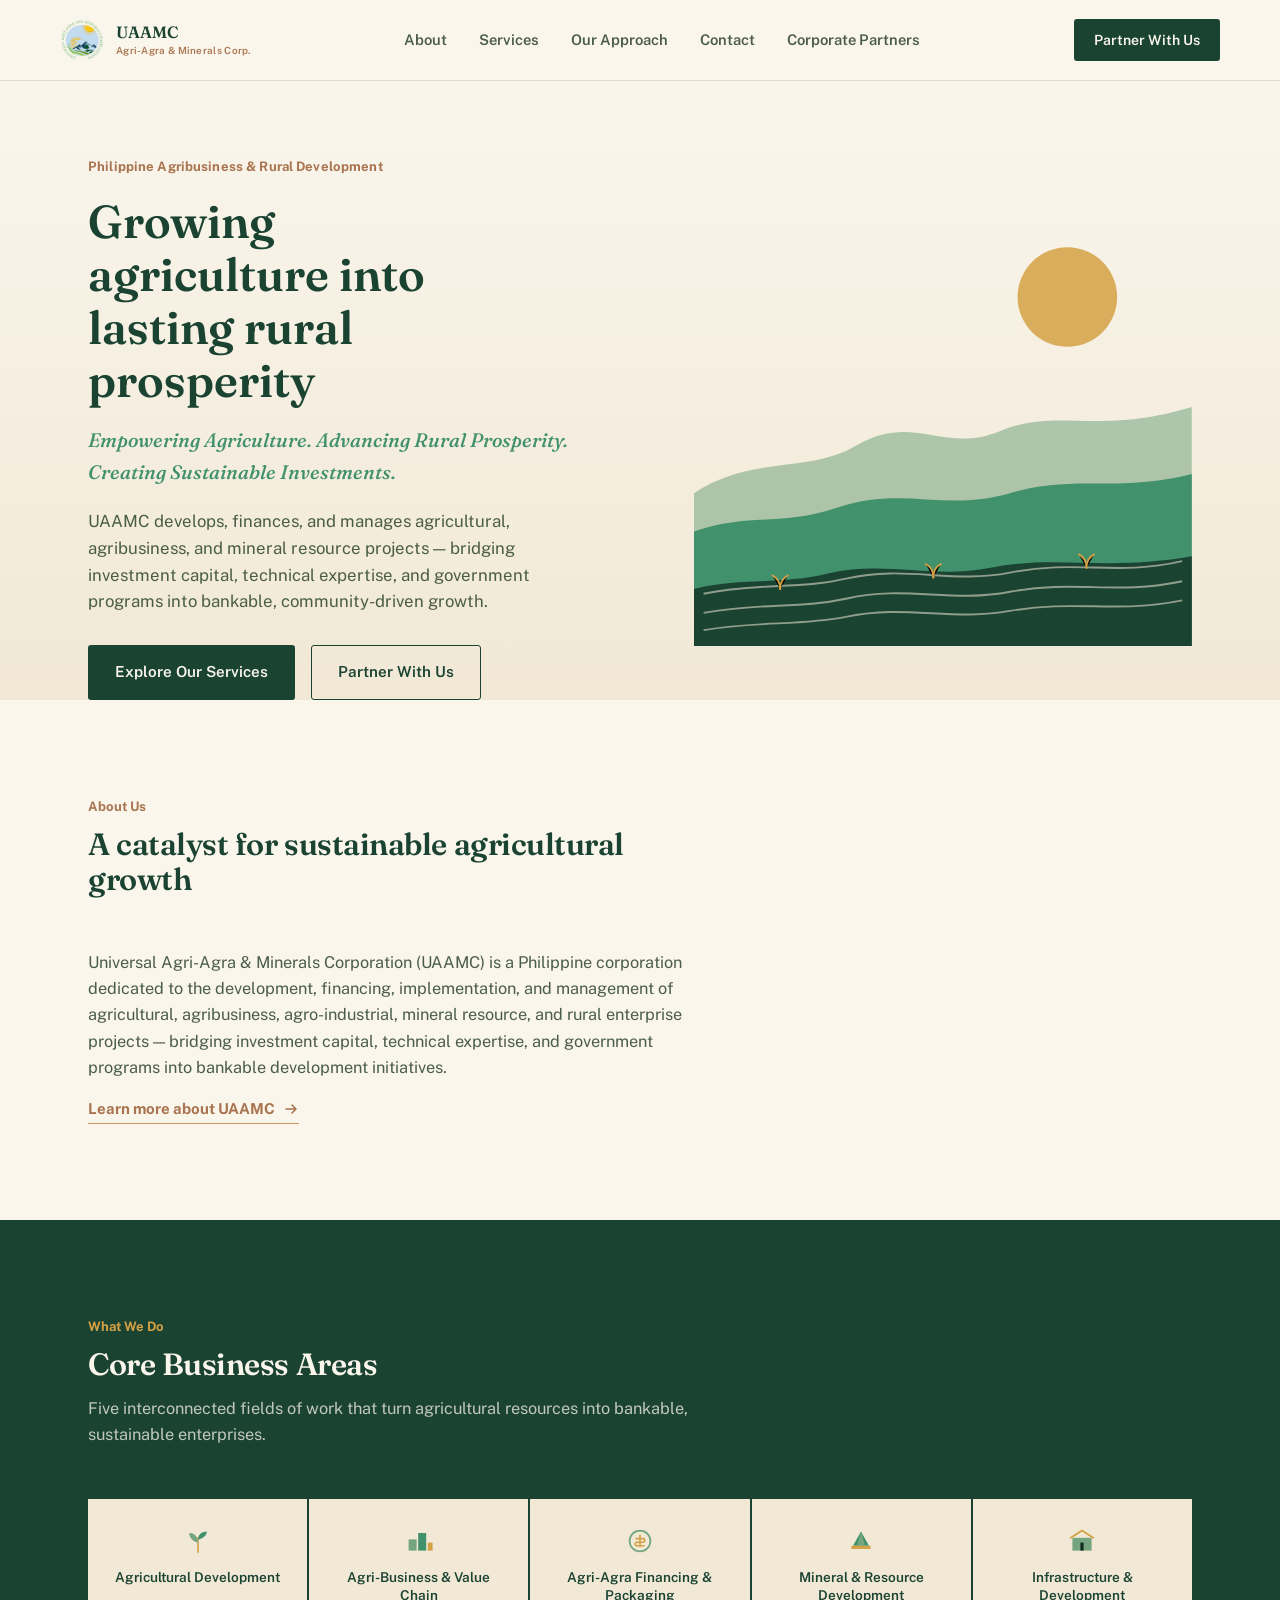
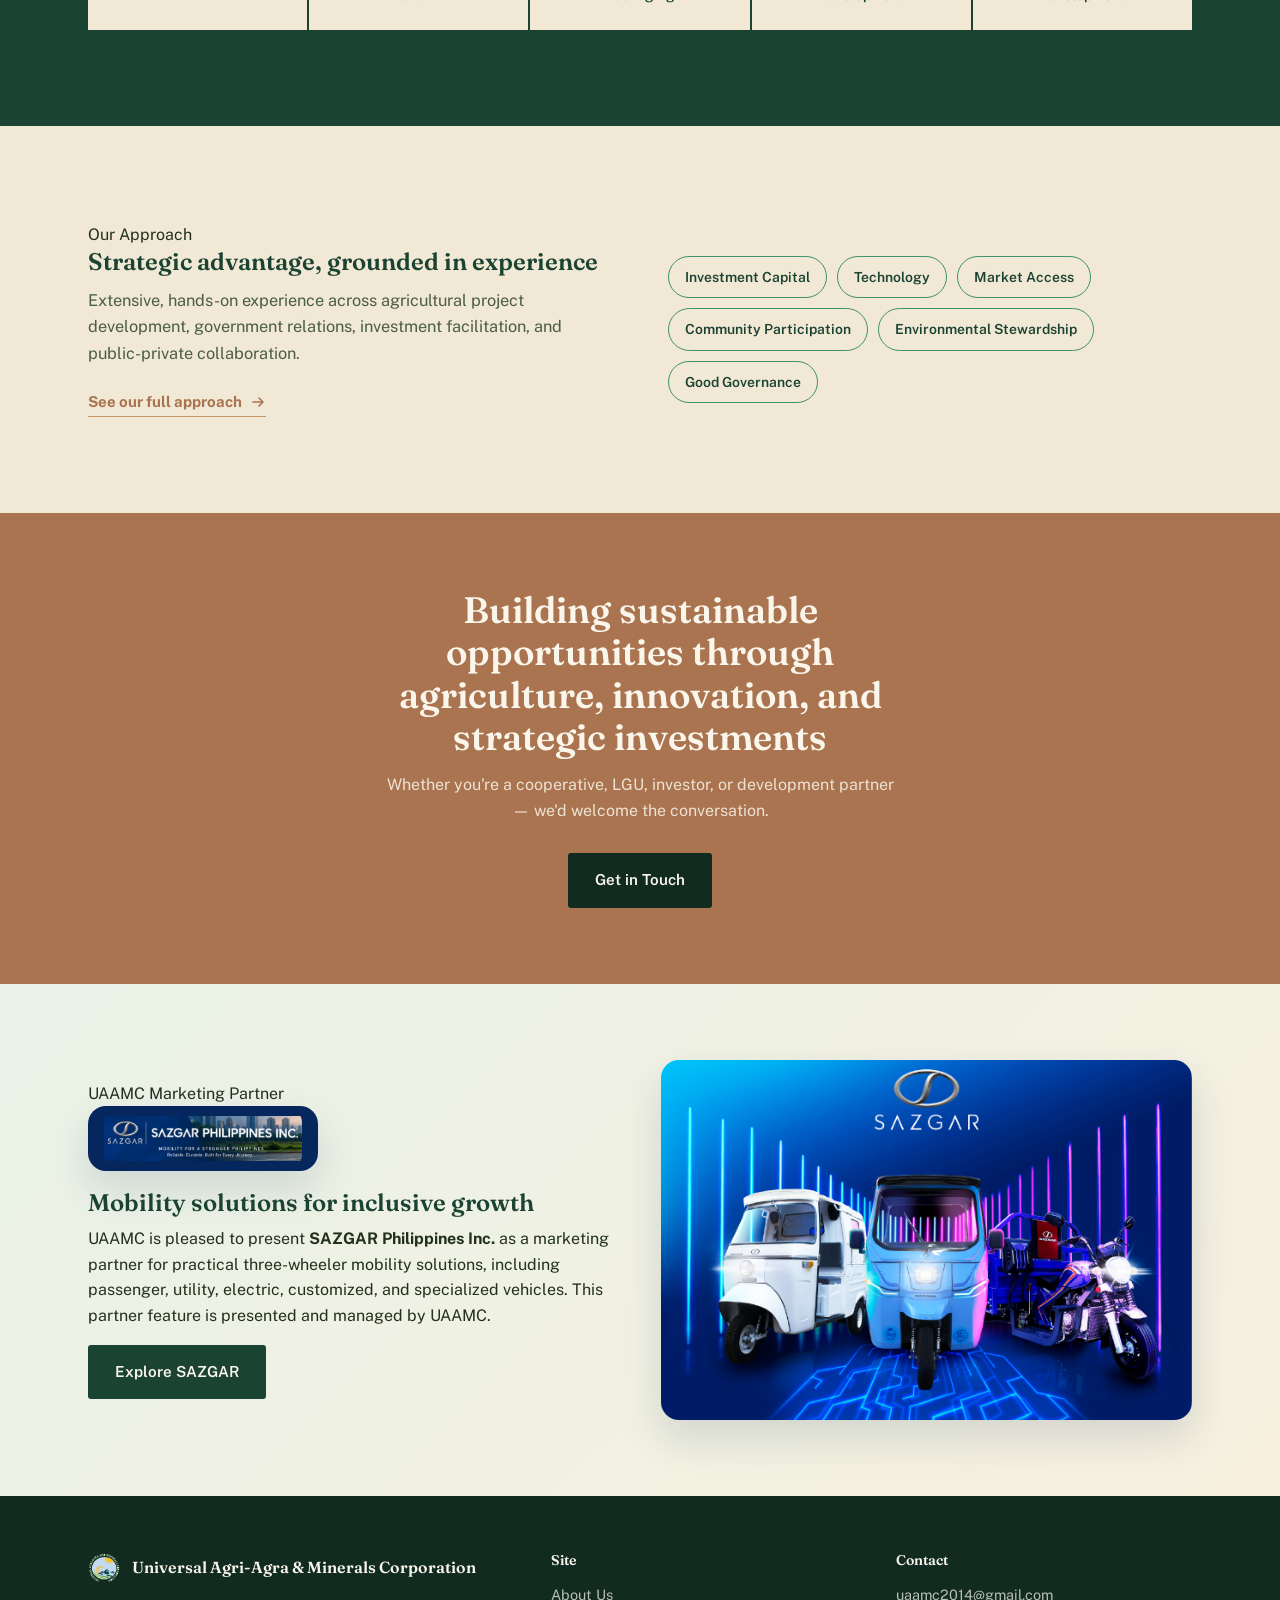
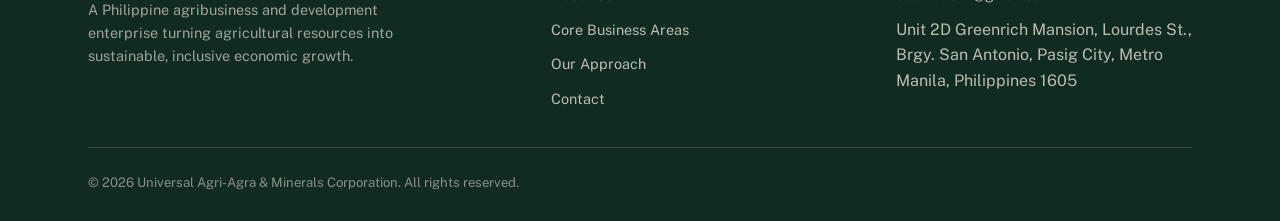
==== index.html @ ee2f5501 "Add files via upload" ====
<!DOCTYPE html>
<html lang="en">
<head>
<meta charset="UTF-8">
<meta name="viewport" content="width=device-width, initial-scale=1.0">
<title>Universal Agri-Agra & Minerals Corporation</title>
<meta name="description" content="UAAMC develops, finances, and manages agricultural, agribusiness, and rural enterprise projects across the Philippines.">
<link rel="preconnect" href="https://fonts.googleapis.com">
<link rel="preconnect" href="https://fonts.gstatic.com" crossorigin>
<link href="https://fonts.googleapis.com/css2?family=Fraunces:ital,opsz,wght@0,9..144,300;0,9..144,500;0,9..144,600;1,9..144,500&family=Public+Sans:wght@400;500;600;700&display=swap" rel="stylesheet">
<link rel="icon" type="image/png" href="assets/favicon.png">
<link rel="stylesheet" href="styles.css">
</head>
<body class="page-home">

<header>
  <div class="wrap nav-row">
    <a href="index.html" class="brand">
      <img class="brand-mark" src="assets/uaamc-logo.png" alt="UAAMC logo">
      <span class="brand-text">UAAMC<small>Agri-Agra & Minerals Corp.</small></span>
    </a>
    <nav id="site-navigation">
      <ul>
        <li><a href="about.html">About</a></li>
        <li><a href="services.html">Services</a></li>
        <li><a href="approach.html">Our Approach</a></li>
        <li><a href="contact.html">Contact</a></li>
        <li class="has-submenu">
          <a href="sazgar.html">Corporate Partners</a>
          <ul class="submenu">
            <li><a href="sazgar.html">SAZGAR Philippines Inc.</a></li>
            <!-- Add future corporate partners as additional submenu items here. -->
          </ul>
        </li>
      </ul>
    </nav>
    <a href="contact.html" class="nav-cta">Partner With Us</a>
    <button class="menu-btn" aria-label="Open menu" aria-expanded="false" aria-controls="site-navigation"><span></span><span></span><span></span></button>
  </div>
</header>

<main>

  <!-- HERO -->
  <section class="hero">
    <div class="wrap">
      <div>
        <span class="eyebrow-tag">Philippine Agribusiness & Rural Development</span>
        <h1>Growing agriculture into lasting rural prosperity</h1>
        <p class="tagline">Empowering Agriculture. Advancing Rural Prosperity. Creating Sustainable Investments.</p>
        <p class="lead">UAAMC develops, finances, and manages agricultural, agribusiness, and mineral resource projects — bridging investment capital, technical expertise, and government programs into bankable, community-driven growth.</p>
        <div class="hero-ctas">
          <a href="services.html" class="btn btn-primary">Explore Our Services</a>
          <a href="contact.html" class="btn btn-outline">Partner With Us</a>
        </div>
      </div>

      <svg class="hero-art" viewBox="0 0 520 460" xmlns="http://www.w3.org/2000/svg" aria-hidden="true">
        <circle cx="390" cy="95" r="52" fill="#D4A144" opacity="0.85"/>
        <path d="M0 460L0 300C60 260 120 280 170 250C230 215 260 260 320 235C380 210 420 240 520 210V460Z" fill="#74A57F" opacity="0.55"/>
        <path d="M0 460V340C60 320 90 335 150 315C220 292 260 320 330 300C400 280 440 300 520 280V460Z" fill="#40916C"/>
        <path d="M0 460V400C50 388 90 396 140 384C200 370 250 390 310 378C380 364 430 382 520 366V460Z" fill="#1B4332"/>
        <g fill="none" stroke="#F1E8D6" stroke-width="2" opacity="0.55">
          <path d="M10 405C70 393 110 401 160 389C220 375 270 395 330 383C400 369 440 387 510 371"/>
          <path d="M10 425C70 414 110 421 160 410C220 396 270 415 330 403C400 390 440 407 510 392"/>
          <path d="M10 443C70 433 110 439 160 429C220 416 270 434 330 423C400 411 440 426 510 412"/>
        </g>
        <g stroke="#D4A144" stroke-width="2" stroke-linecap="round">
          <path d="M90 400C90 392 86 388 82 386"/>
          <path d="M90 400C90 392 94 388 98 386"/>
          <path d="M250 388C250 380 246 376 242 374"/>
          <path d="M250 388C250 380 254 376 258 374"/>
          <path d="M410 378C410 370 406 366 402 364"/>
          <path d="M410 378C410 370 414 366 418 364"/>
        </g>
      </svg>
    </div>
  </section>

  <!-- ABOUT TEASER -->
  <section class="teaser">
    <div class="wrap">
      <div class="section-head">
        <span class="kicker">About Us</span>
        <h2>A catalyst for sustainable agricultural growth</h2>
      </div>
      <div class="teaser-copy">
        <p>Universal Agri-Agra & Minerals Corporation (UAAMC) is a Philippine corporation dedicated to the development, financing, implementation, and management of agricultural, agribusiness, agro-industrial, mineral resource, and rural enterprise projects — bridging investment capital, technical expertise, and government programs into bankable development initiatives.</p>
        <a href="about.html" class="link-more">Learn more about UAAMC
          <svg viewBox="0 0 16 16" fill="none" xmlns="http://www.w3.org/2000/svg" aria-hidden="true"><path d="M3 8H13M13 8L9 4M13 8L9 12" stroke="currentColor" stroke-width="1.6" stroke-linecap="round" stroke-linejoin="round"/></svg>
        </a>
      </div>
    </div>
  </section>

  <!-- SERVICES TEASER -->
  <section class="services">
    <div class="wrap">
      <div class="section-head">
        <span class="kicker">What We Do</span>
        <h2>Core Business Areas</h2>
        <p>Five interconnected fields of work that turn agricultural resources into bankable, sustainable enterprises.</p>
      </div>
      <div class="teaser-grid">
        <a href="services.html" class="teaser-card">
          <svg class="icon" viewBox="0 0 40 40" fill="none" xmlns="http://www.w3.org/2000/svg" aria-hidden="true">
            <path d="M20 34V16" stroke="#D4A144" stroke-width="2" stroke-linecap="round"/>
            <path d="M20 22C20 22 9 20 9 10C16 10 20 15 20 22Z" fill="#74A57F"/>
            <path d="M20 18C20 18 31 16 31 8C24 8 20 12.5 20 18Z" fill="#40916C"/>
          </svg>
          <span>Agricultural Development</span>
        </a>
        <a href="services.html" class="teaser-card">
          <svg class="icon" viewBox="0 0 40 40" fill="none" xmlns="http://www.w3.org/2000/svg" aria-hidden="true">
            <rect x="7" y="18" width="10" height="14" fill="#74A57F"/>
            <rect x="19" y="10" width="10" height="22" fill="#40916C"/>
            <rect x="31" y="22" width="6" height="10" fill="#D4A144"/>
          </svg>
          <span>Agri-Business & Value Chain</span>
        </a>
        <a href="services.html" class="teaser-card">
          <svg class="icon" viewBox="0 0 40 40" fill="none" xmlns="http://www.w3.org/2000/svg" aria-hidden="true">
            <circle cx="20" cy="20" r="13" stroke="#74A57F" stroke-width="2.2"/>
            <path d="M20 13V27M15 17H23.5C25 17 26 17.9 26 19.2C26 20.5 25 21.5 23.5 21.5H16.5C15 21.5 14 22.4 14 23.7C14 25 15 26 16.5 26H25" stroke="#D4A144" stroke-width="2" stroke-linecap="round"/>
          </svg>
          <span>Agri-Agra Financing & Packaging</span>
        </a>
        <a href="services.html" class="teaser-card">
          <svg class="icon" viewBox="0 0 40 40" fill="none" xmlns="http://www.w3.org/2000/svg" aria-hidden="true">
            <path d="M20 8L30 26H10L20 8Z" fill="#40916C"/>
            <path d="M20 8L25 26H15L20 8Z" fill="#74A57F"/>
            <rect x="8" y="26" width="24" height="4" fill="#D4A144"/>
          </svg>
          <span>Mineral & Resource Development</span>
        </a>
        <a href="services.html" class="teaser-card">
          <svg class="icon" viewBox="0 0 40 40" fill="none" xmlns="http://www.w3.org/2000/svg" aria-hidden="true">
            <rect x="8" y="16" width="24" height="16" fill="#74A57F"/>
            <path d="M6 16L20 7L34 16" stroke="#D4A144" stroke-width="2.2" stroke-linecap="round" stroke-linejoin="round" fill="none"/>
            <rect x="18" y="22" width="4" height="10" fill="#122B21"/>
          </svg>
          <span>Infrastructure & Development</span>
        </a>
      </div>
    </div>
  </section>

  <!-- APPROACH TEASER -->
  <section class="approach-teaser">
    <div class="wrap approach-teaser-grid">
      <div>
        <span class="kicker">Our Approach</span>
        <h2>Strategic advantage, grounded in experience</h2>
        <p style="color:var(--ink-soft); font-size:1.02rem; margin-top:12px;">Extensive, hands-on experience across agricultural project development, government relations, investment facilitation, and public-private collaboration.</p>
        <a href="approach.html" class="link-more" style="margin-top:8px;">See our full approach
          <svg viewBox="0 0 16 16" fill="none" xmlns="http://www.w3.org/2000/svg" aria-hidden="true"><path d="M3 8H13M13 8L9 4M13 8L9 12" stroke="currentColor" stroke-width="1.6" stroke-linecap="round" stroke-linejoin="round"/></svg>
        </a>
      </div>
      <div class="chip-list">
        <span class="chip">Investment Capital</span>
        <span class="chip">Technology</span>
        <span class="chip">Market Access</span>
        <span class="chip">Community Participation</span>
        <span class="chip">Environmental Stewardship</span>
        <span class="chip">Good Governance</span>
      </div>
    </div>
  </section>

  <!-- CTA -->
  <section class="cta-band">
    <div class="wrap">
      <h2>Building sustainable opportunities through agriculture, innovation, and strategic investments</h2>
      <p>Whether you're a cooperative, LGU, investor, or development partner — we'd welcome the conversation.</p>
      <a href="contact.html" class="btn btn-primary">Get in Touch</a>
    </div>
  </section>


  <section class="partner-feature sazgar-feature">
    <div class="wrap partner-feature-grid">
      <div>
        <span class="kicker">UAAMC Marketing Partner</span>
        <img class="sazgar-logo" src="assets/sazgar-philippines-logo.png" alt="SAZGAR Philippines Inc. logo">
        <h2>Mobility solutions for inclusive growth</h2>
        <p>UAAMC is pleased to present <strong>SAZGAR Philippines Inc.</strong> as a marketing partner for practical three-wheeler mobility solutions, including passenger, utility, electric, customized, and specialized vehicles. This partner feature is presented and managed by UAAMC.</p>
        <a href="sazgar.html" class="btn btn-primary">Explore SAZGAR</a>
      </div>
      <img src="assets/sazgar-cover.png" alt="SAZGAR three-wheeler product range">
    </div>
  </section>

</main>

<footer>
  <div class="wrap">
    <div class="foot-grid">
      <div>
        <div class="foot-brand">
          <img class="brand-mark" src="assets/uaamc-logo.png" alt="UAAMC logo">
          <span>Universal Agri-Agra & Minerals Corporation</span>
        </div>
        <p style="max-width:34ch; font-size:0.9rem; color:rgba(250,246,236,0.6);">A Philippine agribusiness and development enterprise turning agricultural resources into sustainable, inclusive economic growth.</p>
      </div>
      <div>
        <h4>Site</h4>
        <ul>
          <li><a href="about.html">About Us</a></li>
          <li><a href="services.html">Core Business Areas</a></li>
          <li><a href="approach.html">Our Approach</a></li>
          <li><a href="contact.html">Contact</a></li>
        </ul>
      </div>
      <div>
        <h4>Contact</h4>
        <ul>
          <li><a href="mailto:uaamc2014@gmail.com">uaamc2014@gmail.com</a></li>
          <li>Unit 2D Greenrich Mansion, Lourdes St., Brgy. San Antonio, Pasig City, Metro Manila, Philippines 1605</li>
        </ul>
      </div>
    </div>
    <div class="foot-bottom">
      <span>&copy; 2026 Universal Agri-Agra &amp; Minerals Corporation. All rights reserved.</span>
      <span></span>
    </div>
  </div>
</footer>

  <script src="script.js"></script>
</body>
</html>
---- styles.css ----
:root{
  --forest:#1B4332;
  --forest-deep:#122B21;
  --leaf:#40916C;
  --leaf-light:#74A57F;
  --earth:#A9744F;
  --earth-light:#C79766;
  --gold:#D4A144;
  --cream:#FAF6EC;
  --cream-alt:#F1E8D6;
  --ink:#22301D;
  --ink-soft:#4A5D45;
  --line:rgba(27,67,50,0.14);
  --max:1160px;
}

*{box-sizing:border-box;}
html{scroll-behavior:smooth;}
body{
  margin:0;
  background:var(--cream);
  color:var(--ink);
  font-family:'Public Sans', sans-serif;
  font-size:16px;
  line-height:1.6;
  -webkit-font-smoothing:antialiased;
}
h1,h2,h3,h4{
  font-family:'Fraunces', serif;
  color:var(--forest);
  margin:0 0 0.4em 0;
  line-height:1.15;
  font-weight:600;
}
p{margin:0 0 1em 0;}
a{color:inherit;}
img,svg{display:block; max-width:100%;}
.wrap{max-width:var(--max); margin:0 auto; padding:0 28px;}
section{padding:96px 0;}
ul{margin:0; padding:0;}

a:focus-visible, button:focus-visible{
  outline:3px solid var(--gold);
  outline-offset:2px;
}

@media (prefers-reduced-motion: reduce){
  *{animation:none !important; transition:none !important;}
}

/* ---------- Header ---------- */
header{
  position:sticky; top:0; z-index:50;
  background:rgba(250,246,236,0.92);
  backdrop-filter:blur(8px);
  border-bottom:1px solid var(--line);
}
.nav-row{
  display:flex; align-items:center; justify-content:space-between;
  padding:18px 0;
}
.brand{
  display:flex; align-items:center; gap:12px;
  text-decoration:none;
}
.brand-mark{width:44px; height:44px; flex-shrink:0; object-fit:contain;}
.brand-text{font-family:'Fraunces', serif; font-weight:600; color:var(--forest); font-size:1.02rem; line-height:1.2;}
.brand-text small{display:block; font-family:'Public Sans',sans-serif; font-weight:600; font-size:0.62rem; letter-spacing:0.03em; color:var(--earth); margin-top:2px;}

nav ul{display:flex; gap:32px; list-style:none;}
nav li{position:relative;}
nav a{
  text-decoration:none; color:var(--ink-soft); font-weight:600; font-size:0.92rem;
  padding:4px 0; border-bottom:2px solid transparent;
}
nav a:hover{color:var(--forest); border-color:var(--gold);}
nav a[aria-current="page"]{color:var(--forest); border-color:var(--earth);}
nav .submenu{
  display:none; position:absolute; top:calc(100% + 18px); right:0; min-width:235px;
  padding:12px 0; background:var(--cream); border:1px solid var(--line);
  box-shadow:0 12px 24px rgba(18,43,33,0.10); flex-direction:column; gap:0; z-index:60;
}
nav .submenu li{padding:0;}
nav .submenu a{display:block; padding:10px 18px; white-space:nowrap; border:0;}
nav .has-submenu:hover > .submenu, nav .has-submenu:focus-within > .submenu{display:flex;}
.nav-cta{
  background:var(--forest); color:var(--cream); padding:10px 20px; border-radius:3px;
  font-weight:600; font-size:0.88rem; text-decoration:none; white-space:nowrap;
  transition:background 0.15s ease;
}
.nav-cta:hover{background:var(--leaf);}
.menu-btn{display:none; background:none; border:none; cursor:pointer; padding:6px;}
.menu-btn span{display:block; width:24px; height:2px; background:var(--forest); margin:5px 0;}

/* ---------- Hero (home page) ---------- */
.hero{
  padding:72px 0 0 0;
  background:linear-gradient(180deg, var(--cream) 0%, var(--cream-alt) 100%);
  overflow:hidden;
}
.hero .wrap{
  display:grid; grid-template-columns:1.05fr 0.95fr; gap:56px; align-items:center;
}
.eyebrow-tag{
  display:inline-block; color:var(--earth); font-weight:700; font-size:0.82rem;
  margin-bottom:18px; letter-spacing:0.01em;
}
.hero h1{
  font-size:clamp(2.2rem, 3.6vw, 3.05rem);
  font-weight:600;
  max-width:12ch;
}
.hero .tagline{
  font-family:'Fraunces', serif; font-style:italic; font-weight:500;
  color:var(--leaf); font-size:1.22rem; margin:14px 0 20px 0;
}
.hero p.lead{
  color:var(--ink-soft); font-size:1.05rem; max-width:46ch; margin-bottom:30px;
}
.hero-ctas{display:flex; gap:16px; flex-wrap:wrap;}
.btn{
  display:inline-flex; align-items:center; gap:8px;
  padding:14px 26px; border-radius:3px; font-weight:600; font-size:0.95rem;
  text-decoration:none; border:1.5px solid transparent; cursor:pointer;
  transition:transform 0.12s ease, background 0.15s ease;
}
.btn-primary{background:var(--forest); color:var(--cream);}
.btn-primary:hover{background:var(--leaf);}
.btn-outline{border-color:var(--forest); color:var(--forest);}
.btn-outline:hover{background:var(--forest); color:var(--cream);}

.hero-art{width:100%; height:auto;}

/* ---------- Page banner (inner pages) ---------- */
.page-banner{
  padding:64px 0 52px 0;
  background:linear-gradient(180deg, var(--cream) 0%, var(--cream-alt) 100%);
  border-bottom:1px solid var(--line);
}
.page-banner .wrap{
  display:flex; align-items:center; justify-content:space-between; gap:40px;
}
.page-banner h1{font-size:clamp(1.9rem, 3vw, 2.5rem); max-width:14ch;}
.page-banner p{color:var(--ink-soft); font-size:1.02rem; max-width:48ch; margin-top:10px;}
.page-banner .icon-badge{width:64px; height:64px; flex-shrink:0;}

/* ---------- Section headers ---------- */
.section-head{max-width:640px; margin-bottom:52px;}
.section-head .kicker{
  color:var(--earth); font-weight:700; font-size:0.82rem; display:block; margin-bottom:10px;
}
.section-head h2{font-size:clamp(1.7rem, 2.4vw, 2.2rem);}
.section-head p{color:var(--ink-soft); font-size:1.02rem; margin-top:12px;}

.link-more{
  display:inline-flex; align-items:center; gap:8px;
  color:var(--earth); font-weight:700; font-size:0.94rem; text-decoration:none;
  border-bottom:1.5px solid var(--earth-light); padding-bottom:2px;
}
.link-more:hover{color:var(--forest); border-color:var(--forest);}
.link-more svg{width:16px; height:16px;}

/* ---------- About ---------- */
.about{background:var(--cream);}
.about-grid{
  display:grid; grid-template-columns:1fr 1fr; gap:64px; align-items:start;
}
.about-copy p{color:var(--ink-soft); font-size:1.02rem;}
.vm-stack{display:flex; flex-direction:column; gap:22px;}
.vm-card{
  background:var(--cream-alt);
  border-left:3px solid var(--leaf);
  padding:26px 28px;
}
.vm-card.mission{border-left-color:var(--earth);}
.vm-card h3{font-size:1.15rem; margin-bottom:10px;}
.vm-card p{color:var(--ink-soft); font-size:0.97rem; margin:0;}
.vm-card ul{list-style:none; margin-top:4px;}
.vm-card li{
  color:var(--ink-soft); font-size:0.95rem; padding:6px 0 6px 20px; position:relative;
}
.vm-card li::before{
  content:""; position:absolute; left:0; top:15px; width:6px; height:6px;
  background:var(--earth); border-radius:50%;
}

/* ---------- Home teasers ---------- */
.teaser{background:var(--cream);}
.teaser-copy{max-width:640px;}
.teaser-copy p{color:var(--ink-soft); font-size:1.02rem;}

.teaser-grid{
  display:grid; grid-template-columns:repeat(5, 1fr); gap:2px;
  background:rgba(27,67,50,0.1); margin-top:44px;
}
.teaser-card{
  background:var(--cream-alt);
  padding:26px 18px; text-align:center; text-decoration:none;
  display:flex; flex-direction:column; align-items:center; gap:12px;
  transition:background 0.15s ease;
}
.teaser-card:hover{background:#E9DCC0;}
.teaser-card .icon{width:32px; height:32px;}
.teaser-card span{font-size:0.85rem; font-weight:600; color:var(--forest); line-height:1.3;}

.approach-teaser{background:var(--cream-alt);}
.approach-teaser-grid{display:grid; grid-template-columns:1fr 1fr; gap:56px; align-items:center;}
.approach-teaser .chip-list{margin-top:20px;}

/* ---------- Core Business Areas ---------- */
.services{background:var(--forest); color:var(--cream);}
.services .section-head h2{color:var(--cream);}
.services .section-head p{color:rgba(250,246,236,0.75);}
.services .kicker{color:var(--gold);}
.service-grid{
  display:grid; grid-template-columns:repeat(3, 1fr); gap:2px;
  background:rgba(250,246,236,0.14);
}
.service-card{
  background:var(--forest-deep);
  padding:34px 30px;
  display:flex; flex-direction:column; gap:14px;
}
.service-card .icon{width:40px; height:40px;}
.service-card h3{color:var(--cream); font-size:1.08rem;}
.service-card ul{list-style:none; display:flex; flex-direction:column; gap:7px;}
.service-card li{
  color:rgba(250,246,236,0.72); font-size:0.9rem; padding-left:16px; position:relative;
}
.service-card li::before{
  content:"—"; position:absolute; left:0; color:var(--gold);
}

/* ---------- Strategic Advantage ---------- */
.advantage{background:var(--cream-alt);}
.adv-row{
  display:grid; grid-template-columns:repeat(6, 1fr); gap:0;
  border-top:1px solid var(--line);
}
.adv-item{
  padding:28px 18px; border-right:1px solid var(--line); border-bottom:1px solid var(--line);
  text-align:center;
}
.adv-item:last-child{border-right:none;}
.adv-item .icon{width:32px; height:32px; margin:0 auto 14px auto;}
.adv-item p{font-size:0.86rem; font-weight:600; color:var(--forest); margin:0; line-height:1.35;}

/* ---------- Philosophy / Commitment ---------- */
.philosophy{background:var(--cream);}
.phil-grid{display:grid; grid-template-columns:1fr 1fr; gap:64px;}
.phil-block h3{font-size:1.28rem; margin-bottom:8px;}
.phil-block > p{color:var(--ink-soft); margin-bottom:22px; font-size:0.97rem;}
.chip-list{display:flex; flex-wrap:wrap; gap:10px;}
.chip{
  padding:9px 16px; border:1.5px solid var(--leaf); color:var(--forest);
  border-radius:100px; font-size:0.87rem; font-weight:600;
}
.phil-block.commitment .chip{border-color:var(--earth);}

/* ---------- Contact page ---------- */
.contact-grid{display:grid; grid-template-columns:1fr 1fr; gap:64px; align-items:start;}
.contact-card{background:var(--cream-alt); padding:30px 32px;}
.contact-card h3{font-size:1.1rem; margin-bottom:16px;}
.contact-rows{display:flex; flex-direction:column; gap:16px;}
.contact-row{display:flex; gap:14px; align-items:flex-start;}
.contact-row .icon{width:22px; height:22px; flex-shrink:0; margin-top:2px;}
.contact-row div p{margin:0; color:var(--ink-soft); font-size:0.95rem;}
.contact-row div .label{font-weight:700; color:var(--forest); font-size:0.85rem; display:block; margin-bottom:2px;}
.contact-note{
  border-left:3px solid var(--gold); background:var(--cream-alt); padding:20px 24px;
  color:var(--ink-soft); font-size:0.95rem; margin-top:24px;
}

/* ---------- Contact / Footer CTA band ---------- */
.cta-band{
  background:var(--earth); color:var(--cream); text-align:center; padding:76px 0;
}
.cta-band h2{color:var(--cream); font-size:clamp(1.7rem,3vw,2.3rem); max-width:20ch; margin:0 auto 14px auto;}
.cta-band p{color:rgba(250,246,236,0.85); max-width:52ch; margin:0 auto 30px auto;}
.cta-band .btn-primary{background:var(--forest-deep);}
.cta-band .btn-primary:hover{background:var(--forest);}

footer{background:var(--forest-deep); color:rgba(250,246,236,0.72); padding:56px 0 28px 0;}
.foot-grid{
  display:grid; grid-template-columns:1.4fr 1fr 1fr; gap:48px; padding-bottom:36px;
  border-bottom:1px solid rgba(250,246,236,0.14);
}
.foot-brand{display:flex; gap:12px; align-items:center; margin-bottom:14px;}
.foot-brand .brand-mark{width:32px; height:32px;}
.foot-brand span{font-family:'Fraunces',serif; color:var(--cream); font-weight:600;}
footer h4{color:var(--cream); font-size:0.88rem; margin-bottom:14px; text-transform:none;}
footer ul{list-style:none; display:flex; flex-direction:column; gap:9px;}
footer a{text-decoration:none; color:rgba(250,246,236,0.72); font-size:0.9rem;}
footer a:hover{color:var(--gold);}
.foot-bottom{
  display:flex; justify-content:space-between; flex-wrap:wrap; gap:12px;
  padding-top:24px; font-size:0.82rem; color:rgba(250,246,236,0.5);
}

/* ---------- Responsive ---------- */
@media (max-width:900px){
  .hero .wrap{grid-template-columns:1fr; gap:36px;}
  .hero{padding-top:48px;}
  .hero-art{order:-1; max-width:420px; margin:0 auto;}
  .about-grid, .phil-grid, .contact-grid, .approach-teaser-grid{grid-template-columns:1fr; gap:40px;}
  .service-grid{grid-template-columns:repeat(2,1fr);}
  .teaser-grid{grid-template-columns:repeat(3,1fr);}
  .adv-row{grid-template-columns:repeat(3,1fr);}
  .adv-item:nth-child(3){border-right:none;}
  .foot-grid{grid-template-columns:1fr 1fr;}
  nav ul{display:none;}
  .menu-btn{display:block;}
  .page-banner .wrap{flex-direction:column; align-items:flex-start; gap:18px;}
}
@media (max-width:560px){
  section{padding:64px 0;}
  .service-grid{grid-template-columns:1fr;}
  .teaser-grid{grid-template-columns:repeat(2,1fr);}
  .adv-row{grid-template-columns:repeat(2,1fr);}
  .adv-item:nth-child(3){border-right:1px solid var(--line);}
  .adv-item:nth-child(2n){border-right:none;}
  .foot-grid{grid-template-columns:1fr;}
  .nav-cta{padding:8px 14px; font-size:0.82rem;}
}


/* ---------- Mobile navigation enhancement ---------- */
@media (max-width:900px){
  header nav.is-open{
    display:block;
    position:absolute;
    top:100%;
    left:0;
    right:0;
    background:var(--cream);
    border-bottom:1px solid var(--line);
    box-shadow:0 12px 24px rgba(18,43,33,0.08);
  }
  header nav.is-open ul{
    display:flex;
    flex-direction:column;
    gap:0;
    padding:8px 28px 18px;
  }
  header nav.is-open li a{
    display:block;
    padding:12px 0;
    border-bottom:1px solid var(--line);
  }
  header nav.is-open li:last-child a{border-bottom:0;}
  .nav-row{position:relative;}
}


/* =========================================================
   UAAMC Color Theme Refresh
   Each inner page has a distinct accent while retaining
   the shared green-and-earth corporate identity.
   ========================================================= */

/* Shared visual polish */
.page-banner{
  position:relative;
  overflow:hidden;
}
.page-banner::after{
  content:"";
  position:absolute;
  width:260px;
  height:260px;
  right:-110px;
  top:-150px;
  border-radius:50%;
  background:var(--page-accent-soft, rgba(212,161,68,.18));
  pointer-events:none;
}
.page-banner .wrap{position:relative; z-index:1;}
.page-banner h1{max-width:18ch;}
.section-head h2{letter-spacing:-.015em;}
.card, .service-card, .contact-card, .vm-card, .adv-item{
  transition:transform .18s ease, box-shadow .18s ease, background .18s ease;
}

/* ABOUT — fresh leaf / botanical palette */
.page-about{
  --page-accent:#2F855A;
  --page-accent-soft:rgba(47,133,90,.20);
}
.page-about .page-banner{
  background:
    radial-gradient(circle at 86% 18%, rgba(116,165,127,.30), transparent 24%),
    linear-gradient(135deg,#F8F7E9 0%,#E5F0DF 100%);
}
.page-about .about{
  background:linear-gradient(180deg,#FBFAF1 0%,#F0F5E9 100%);
}
.page-about .vm-card{
  background:#E6F0DF;
  border-left-color:#2F855A;
}
.page-about .vm-card.mission{
  background:#F7EBD7;
  border-left-color:#C27B36;
}
.page-about .cta-band{
  background:linear-gradient(120deg,#24543B 0%,#3F8060 100%);
}

/* SERVICES — deeper emerald with warm gold highlights */
.page-services{
  --page-accent:#D4A144;
  --page-accent-soft:rgba(212,161,68,.25);
}
.page-services .page-banner{
  background:
    radial-gradient(circle at 88% 10%,rgba(212,161,68,.28),transparent 25%),
    linear-gradient(135deg,#F7F0DF 0%,#E8E4C9 100%);
}
.page-services .services{
  background:linear-gradient(135deg,#163B2C 0%,#24543B 55%,#315F45 100%);
}
.page-services .service-card{
  background:rgba(10,39,28,.82);
  border-top:3px solid transparent;
}
.page-services .service-card:hover{
  transform:translateY(-5px);
  background:#214B36;
  border-top-color:var(--gold);
  box-shadow:0 14px 30px rgba(0,0,0,.14);
}
.page-services .service-card:nth-child(2n){
  border-top-color:#74A57F;
}
.page-services .cta-band{
  background:linear-gradient(120deg,#D4A144 0%,#B98035 100%);
}
.page-services .cta-band h2,
.page-services .cta-band p{color:#173A2A;}

/* APPROACH — calm blue-green / strategic palette */
.page-approach{
  --page-accent:#4F8F9B;
  --page-accent-soft:rgba(79,143,155,.23);
}
.page-approach .page-banner{
  background:
    radial-gradient(circle at 85% 20%,rgba(79,143,155,.25),transparent 26%),
    linear-gradient(135deg,#EDF4EF 0%,#DCEBE7 100%);
}
.page-approach .advantage{
  background:linear-gradient(180deg,#E7F0EC 0%,#D8E8E3 100%);
}
.page-approach .adv-item{
  background:rgba(255,255,255,.28);
}
.page-approach .adv-item:hover{
  transform:translateY(-4px);
  background:rgba(255,255,255,.72);
  box-shadow:0 12px 24px rgba(27,67,50,.08);
}
.page-approach .philosophy{
  background:#FAF7EF;
}
.page-approach .chip{
  border-color:#4F8F9B;
  background:rgba(79,143,155,.07);
}
.page-approach .cta-band{
  background:linear-gradient(120deg,#245D63 0%,#397D7B 100%);
}

/* CONTACT — warm, welcoming terracotta / sand palette */
.page-contact{
  --page-accent:#B86F4B;
  --page-accent-soft:rgba(184,111,75,.23);
}
.page-contact .page-banner{
  background:
    radial-gradient(circle at 86% 15%,rgba(184,111,75,.25),transparent 25%),
    linear-gradient(135deg,#FAF0E4 0%,#F0DFC9 100%);
}
.page-contact .about{
  background:linear-gradient(180deg,#FFF9F1 0%,#F7E9D9 100%);
}
.page-contact .contact-card{
  background:#FFFDF8;
  border:1px solid rgba(184,111,75,.22);
  border-top:4px solid #B86F4B;
  box-shadow:0 12px 28px rgba(116,74,48,.08);
}
.page-contact .contact-row .icon{
  background:#F4E0CE;
  border-radius:50%;
  padding:7px;
}
.page-contact .btn-primary{
  background:#9D5B3C;
}
.page-contact .btn-primary:hover{
  background:#7F472F;
}
.page-contact .cta-band{
  background:linear-gradient(120deg,#7F472F 0%,#B86F4B 100%);
}

/* Keep the palette restrained on small screens. */
@media (max-width:700px){
  .page-banner::after{width:180px;height:180px;right:-100px;top:-100px;}
  .page-services .service-card:hover,
  .page-approach .adv-item:hover{transform:none;}
}


/* =========================================================
   SAZGAR Marketing Partner pages
   ========================================================= */
.page-partner{
  --page-accent:#2374C6;
  --page-accent-soft:rgba(35,116,198,.20);
}
.page-partner .page-banner{
  background:
    radial-gradient(circle at 86% 18%,rgba(35,116,198,.24),transparent 27%),
    linear-gradient(135deg,#EAF4F5 0%,#DCE8F6 100%);
}
.partner-intro,.partner-feature-grid,.product-intro,.support-grid{
  display:grid;
  grid-template-columns:1fr 1fr;
  gap:42px;
  align-items:center;
}
.partner-hero-image,.partner-feature-grid img,.product-intro img,.support-grid img{
  width:100%;
  border-radius:18px;
  box-shadow:0 18px 40px rgba(15,48,89,.14);
}
.partner-feature{
  padding:76px 0;
  background:linear-gradient(135deg,#E9F2E7 0%,#F7F0DF 100%);
}
.partner-feature-grid img{max-height:360px;object-fit:cover;}
.partner-stats{
  background:linear-gradient(120deg,#0E2D62 0%,#176CB0 100%);
  color:white;
  padding:38px 0;
}
.stats-grid{
  display:grid;
  grid-template-columns:repeat(4,1fr);
  gap:20px;
  text-align:center;
}
.stats-grid strong{display:block;font-size:2rem;font-family:Fraunces,serif;color:#F4C95D;}
.stats-grid span{display:block;color:rgba(255,255,255,.8);font-size:.85rem;margin-top:5px;}
.partner-highlight{background:#F7FAF7;}
.feature-grid,.product-grid{
  display:grid;
  grid-template-columns:repeat(2,1fr);
  gap:22px;
  margin-top:28px;
}
.feature-grid article,.product-card{
  background:white;
  border:1px solid rgba(35,116,198,.14);
  border-radius:16px;
  padding:24px;
  box-shadow:0 10px 24px rgba(15,48,89,.06);
}
.feature-grid h3,.product-card h3{color:#123C67;margin-top:0;}
.partner-links{display:flex;gap:12px;flex-wrap:wrap;margin-top:24px;}
.btn-secondary{
  display:inline-flex;align-items:center;justify-content:center;
  padding:12px 20px;border-radius:999px;border:1px solid var(--forest);
  color:var(--forest);text-decoration:none;font-weight:700;
}
.product-intro{margin-bottom:42px;}
.product-grid{grid-template-columns:repeat(2,1fr);}
.product-card{padding:0;overflow:hidden;}
.product-card img{width:100%;height:230px;object-fit:cover;display:block;}
.product-card h3,.product-card p{margin-left:22px;margin-right:22px;}
.product-card h3{margin-top:20px;}
.product-card p{margin-bottom:24px;color:var(--ink-soft);}
.source-note{font-size:.85rem;color:var(--ink-soft);margin-top:28px;}
.support-list{padding-left:20px;color:var(--ink-soft);line-height:1.9;}
@media(max-width:800px){
  .partner-intro,.partner-feature-grid,.product-intro,.support-grid{grid-template-columns:1fr;gap:26px;}
  .stats-grid{grid-template-columns:repeat(2,1fr);gap:28px;}
  .feature-grid,.product-grid{grid-template-columns:1fr;}
  .partner-feature{padding:52px 0;}
}


/* SAZGAR partner identity */
.sazgar-logo{
  display:block;
  width:min(260px, 100%);
  max-height:110px;
  object-fit:contain;
  object-position:left center;
  margin:0 0 18px;
  border-radius:12px;
  background:#06265E;
  padding:10px 16px;
}
.partner-feature .sazgar-logo{
  width:min(230px,100%);
}


.contact-official{
  padding:48px 0;
  background:linear-gradient(135deg,#F4F0DF 0%,#E7F0E5 100%);
}
.contact-official p{
  color:var(--ink-soft);
  line-height:1.8;
}
.contact-official a{
  color:var(--forest);
  font-weight:700;
}

/* Contact page refinements */
.contact-card a { text-decoration: none; }
.contact-mobile-placeholder { min-height: 1.35em; margin: 0.15rem 0 0; }

@media (max-width:900px){
  header nav.is-open .submenu{
    display:flex; position:static; min-width:0; padding:0 0 0 18px;
    border:0; box-shadow:none; background:transparent;
  }
  header nav.is-open .submenu a{padding:9px 0; white-space:normal;}
}
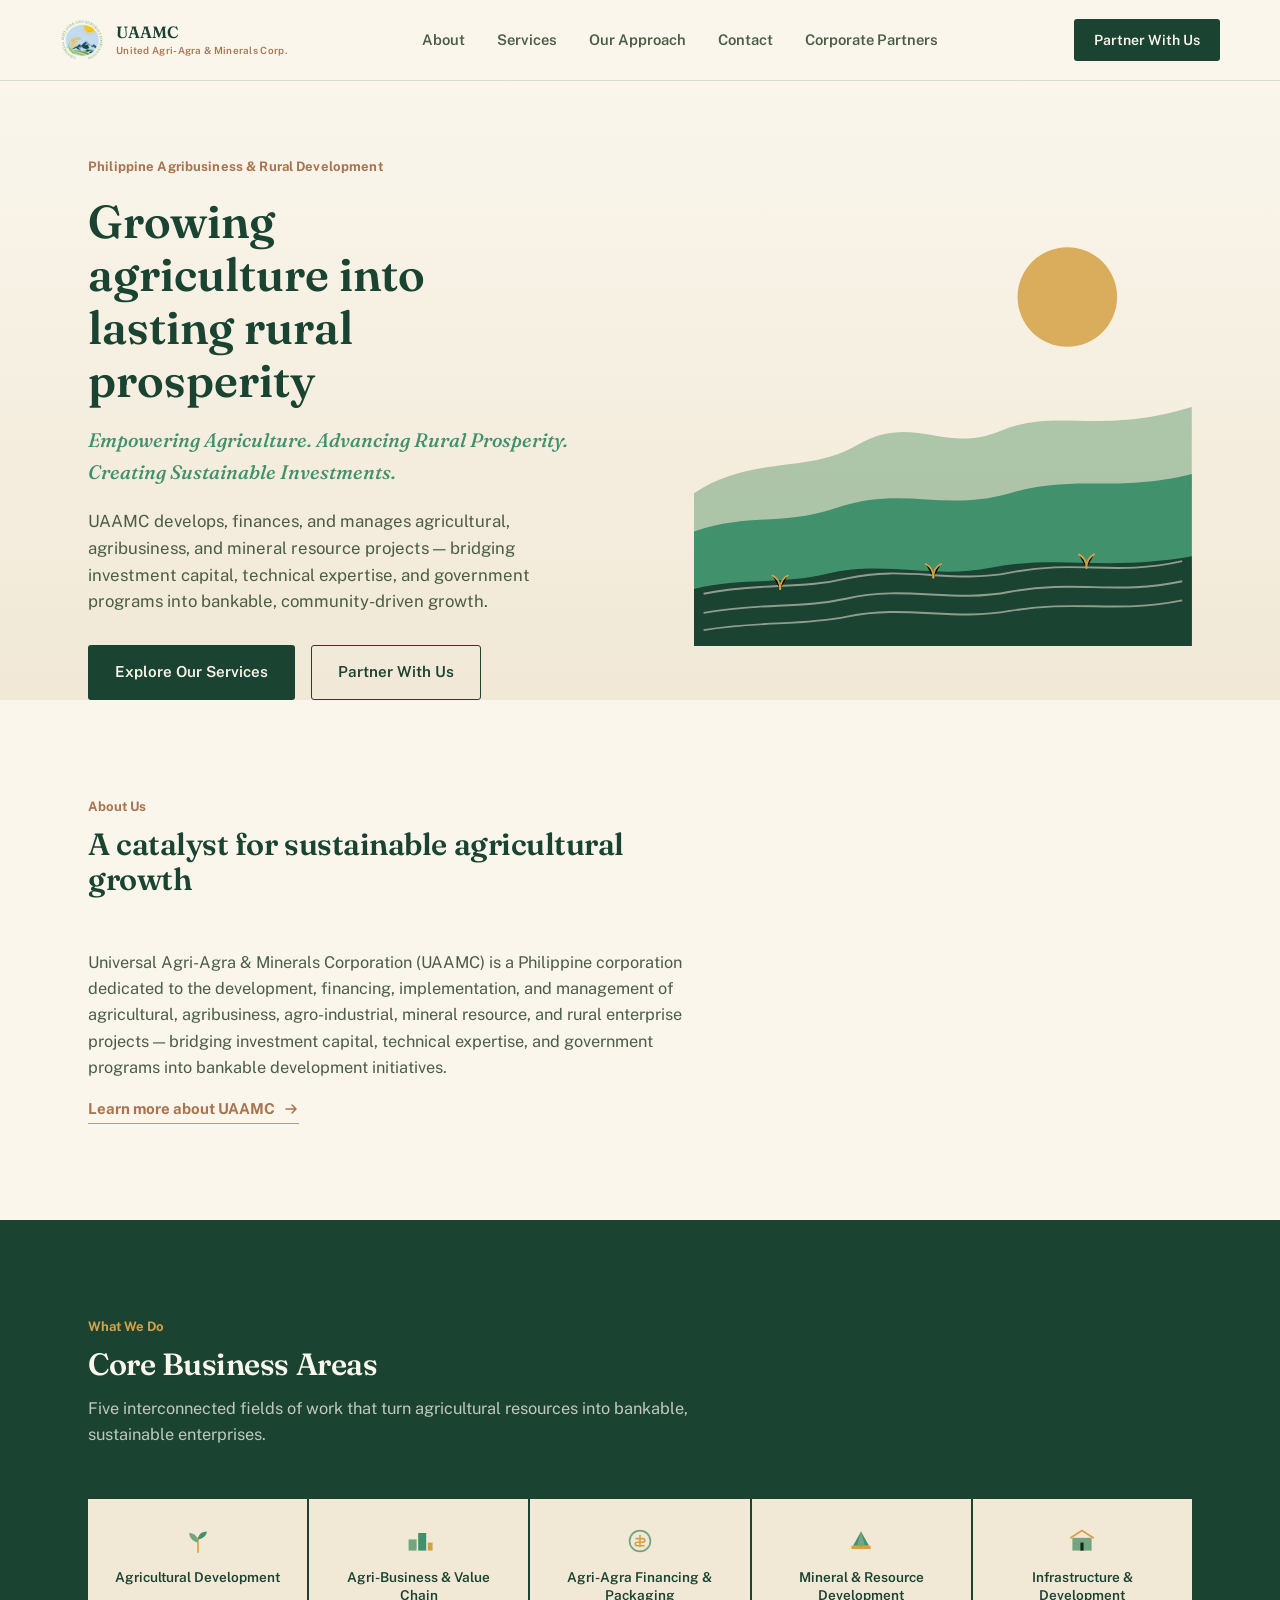
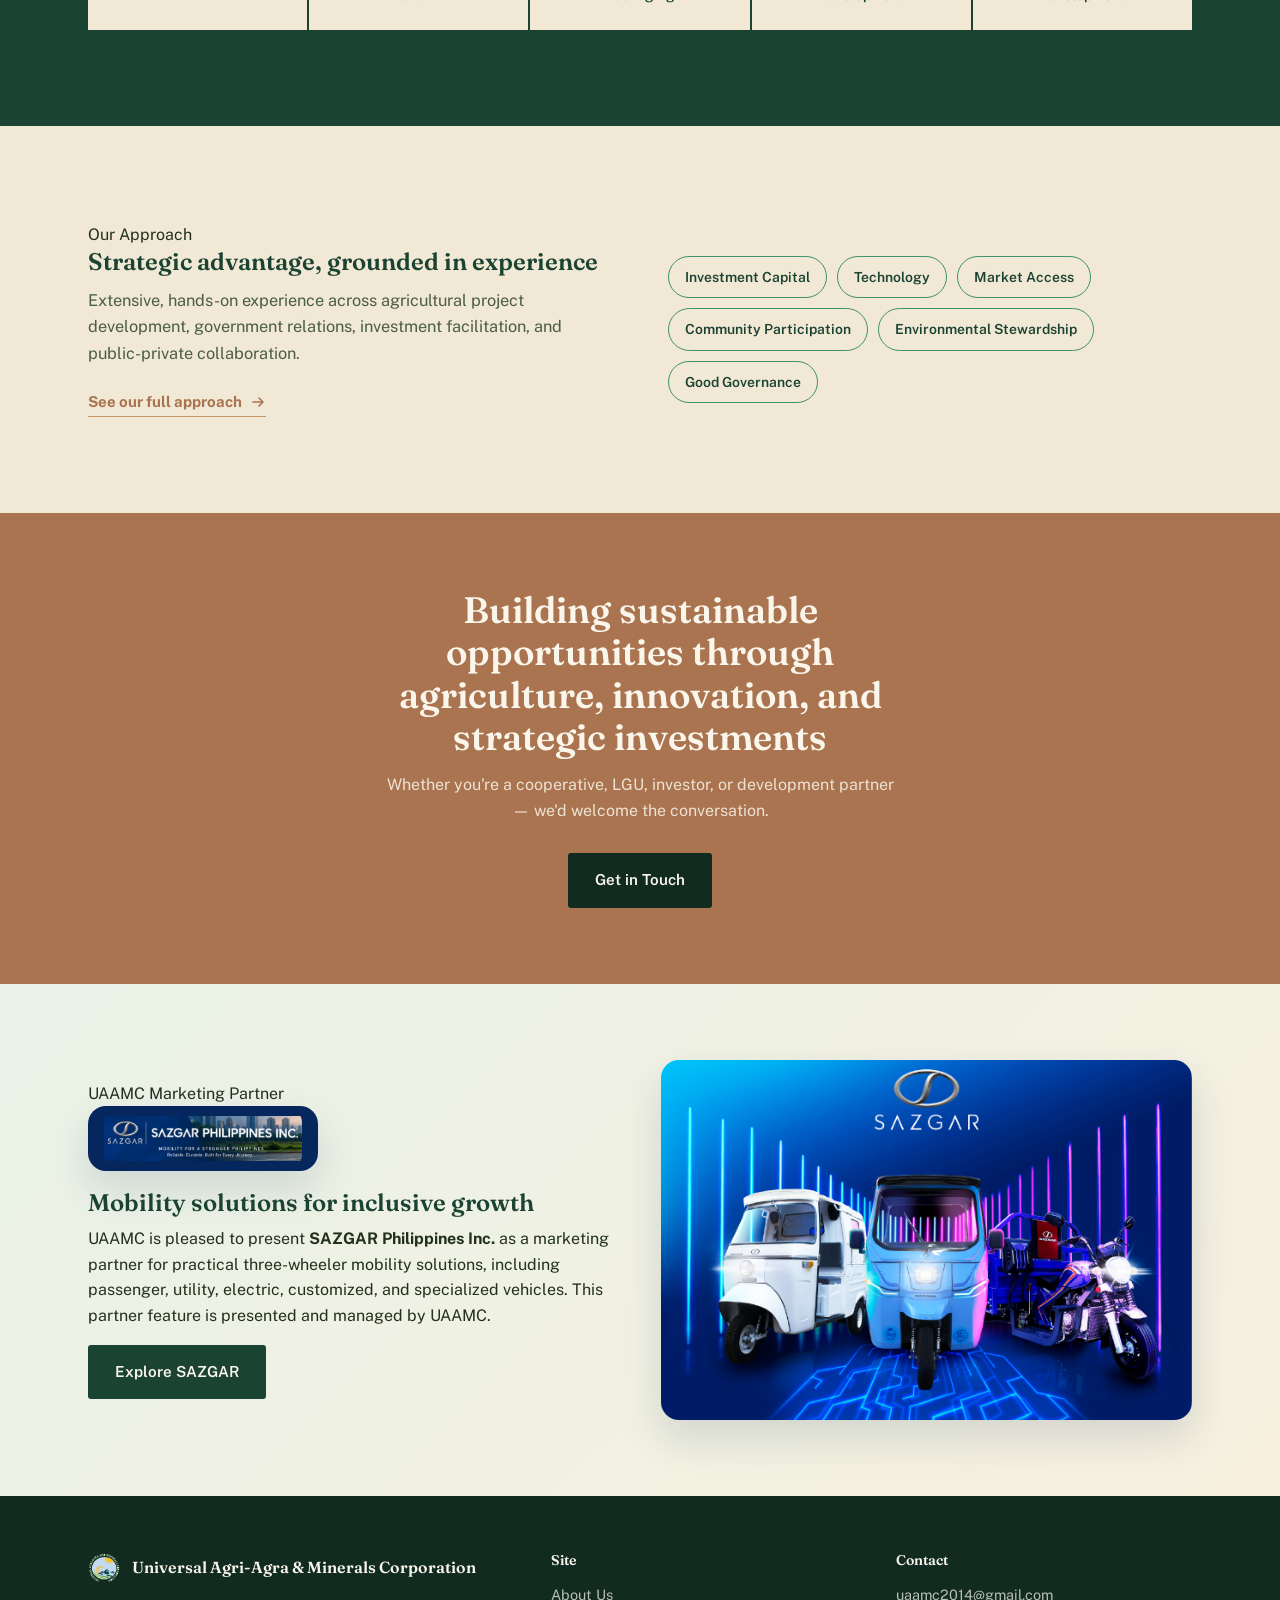
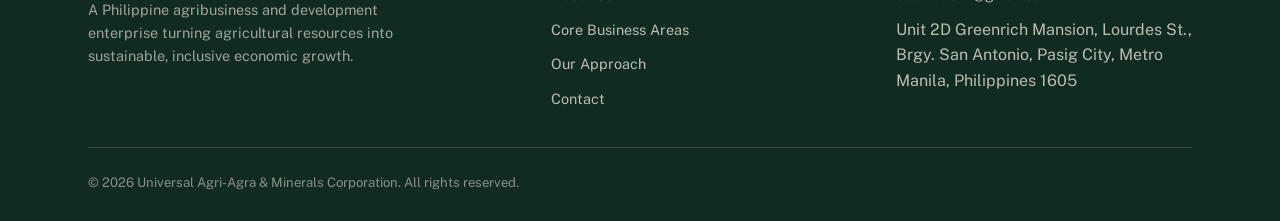
==== commit f4dc8fba: "Update index.html" ====
--- a/index.html
+++ b/index.html
@@ -17,7 +17,7 @@
   <div class="wrap nav-row">
     <a href="index.html" class="brand">
       <img class="brand-mark" src="assets/uaamc-logo.png" alt="UAAMC logo">
-      <span class="brand-text">UAAMC<small>Agri-Agra & Minerals Corp.</small></span>
+      <span class="brand-text">UAAMC<small>United Agri-Agra & Minerals Corp.</small></span>
     </a>
     <nav id="site-navigation">
       <ul>
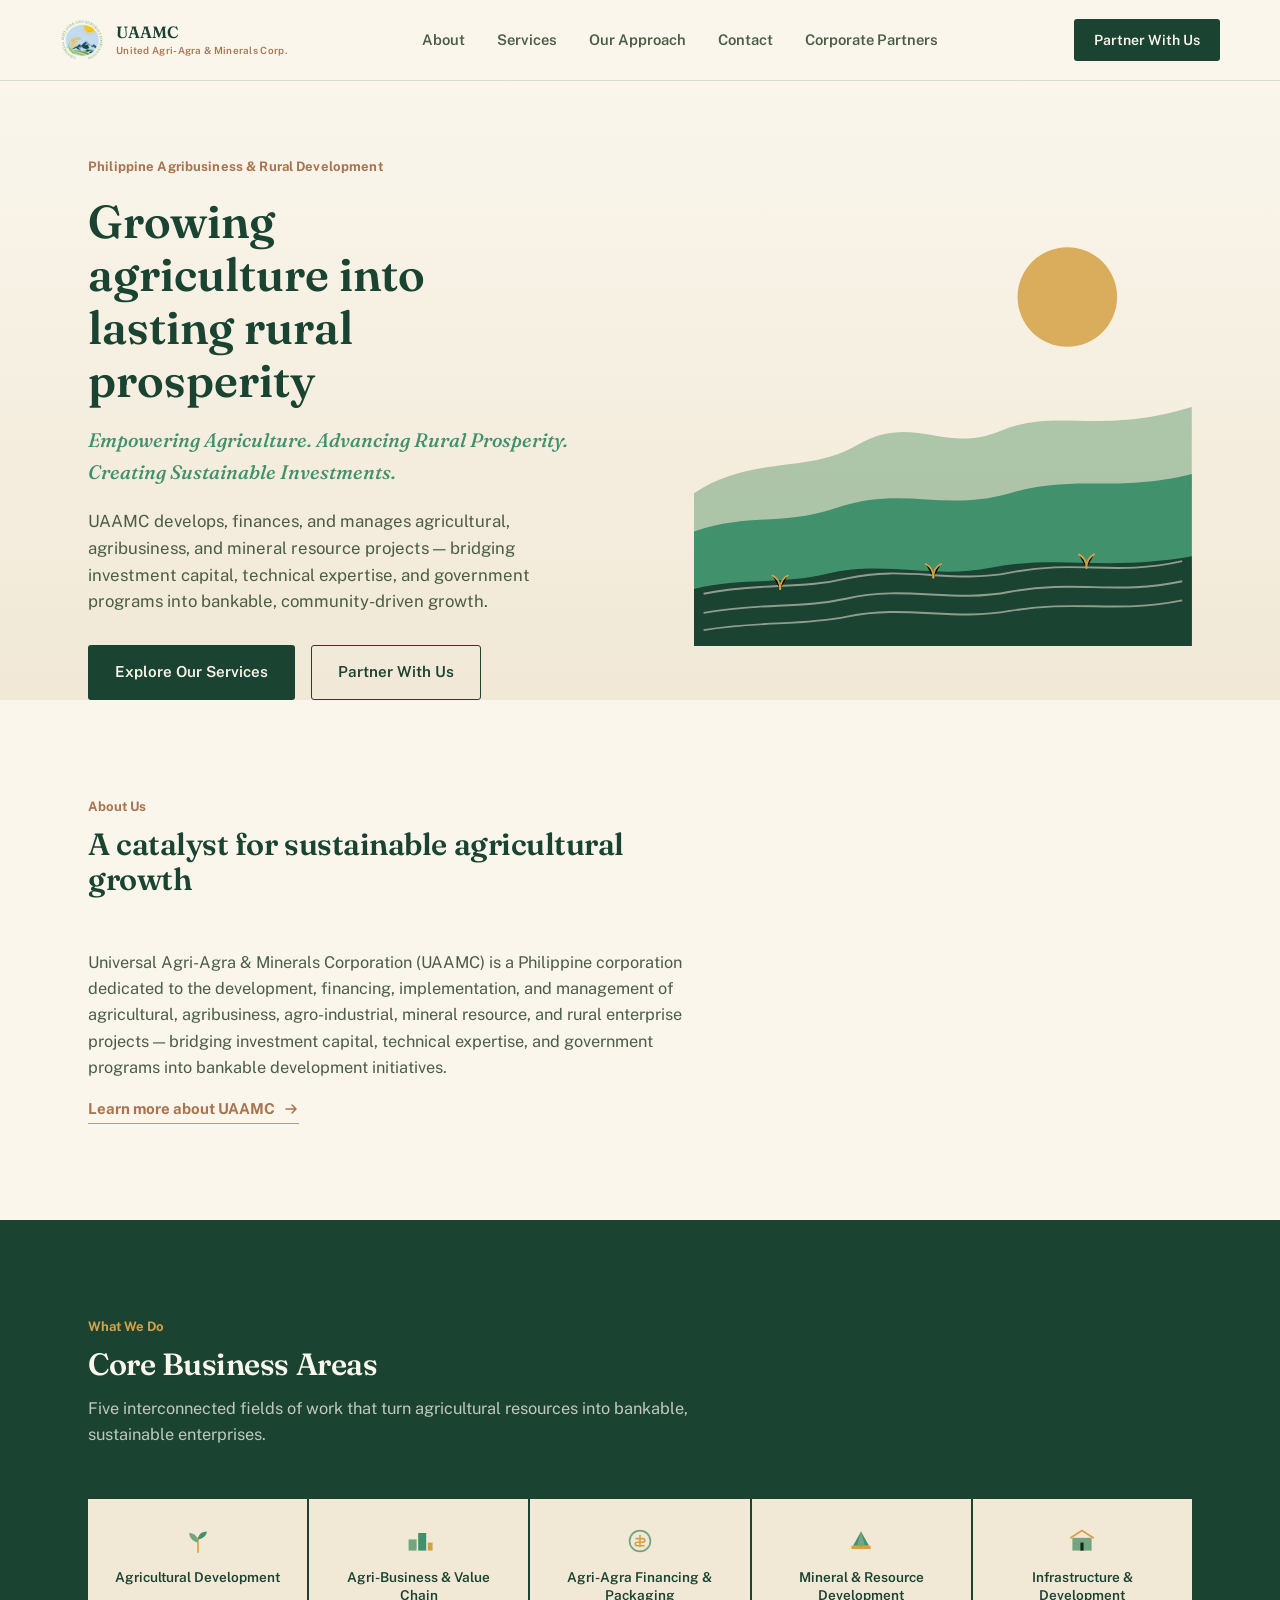
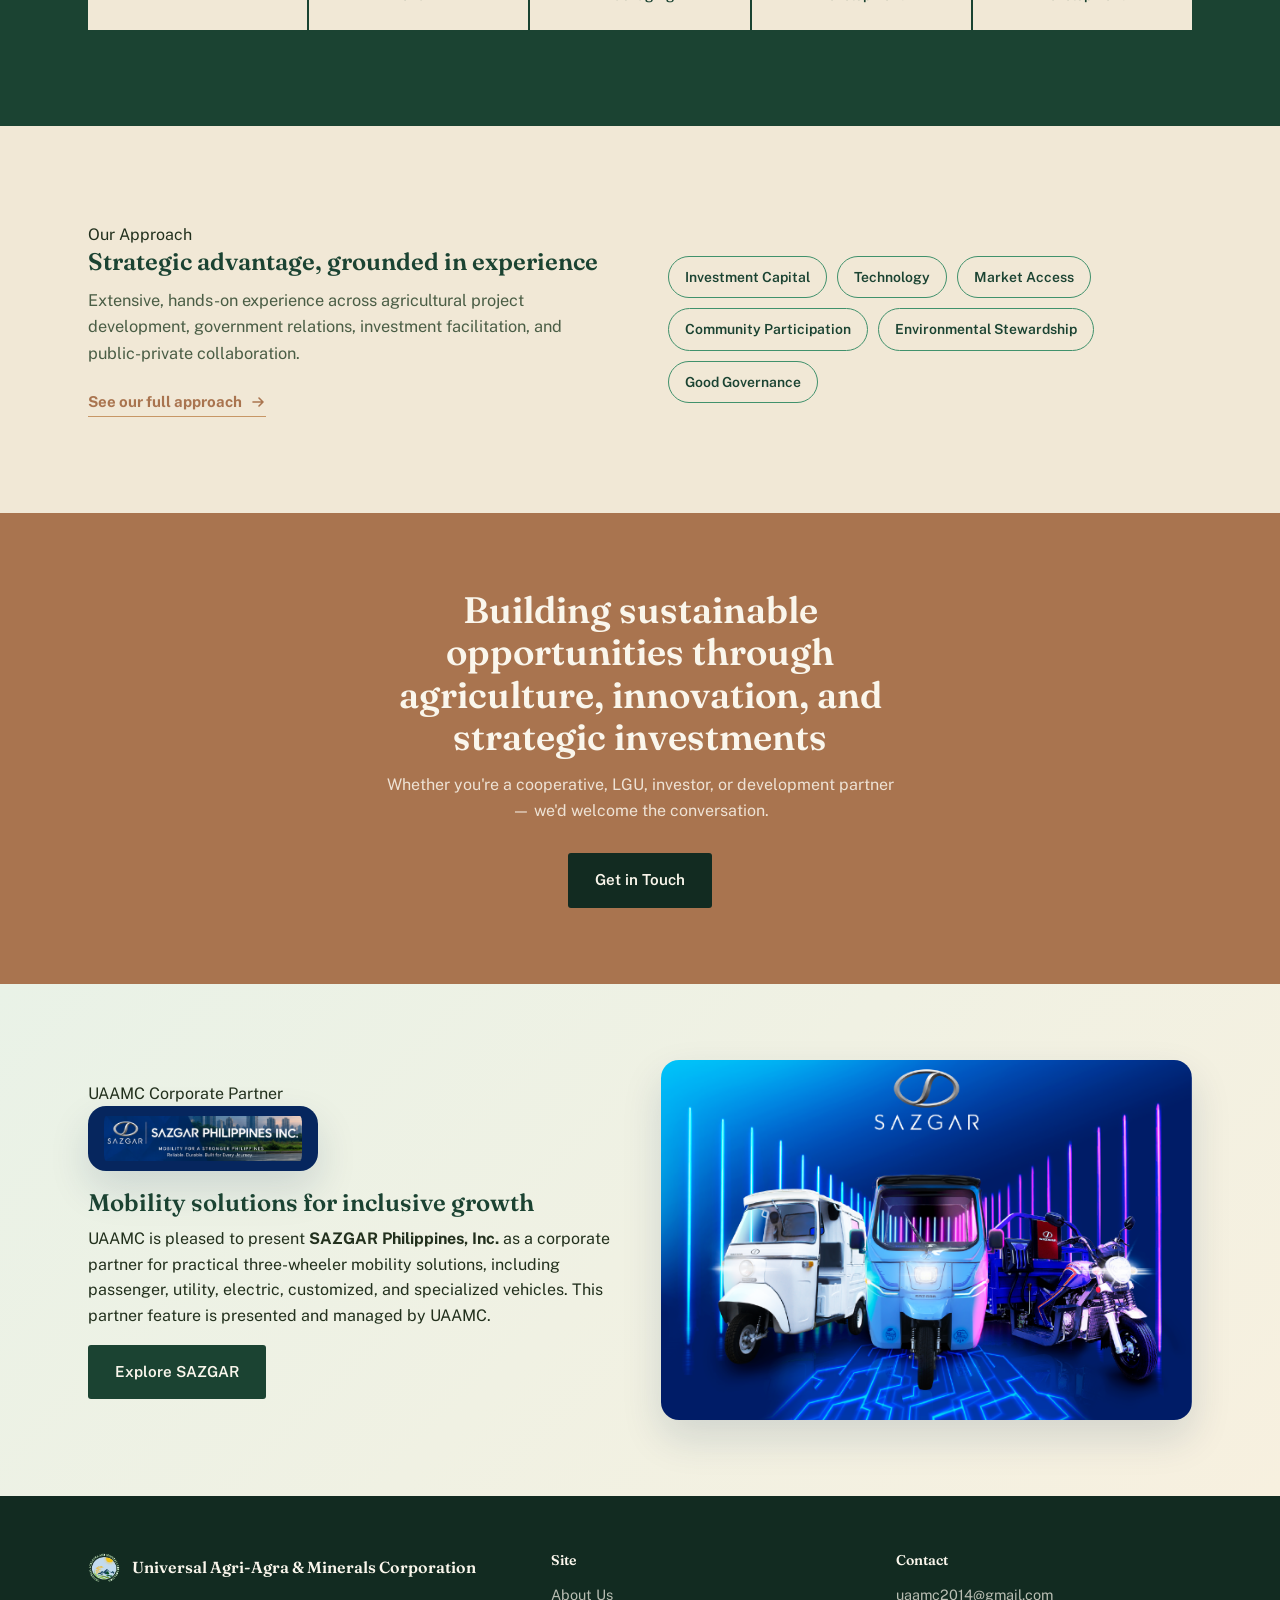
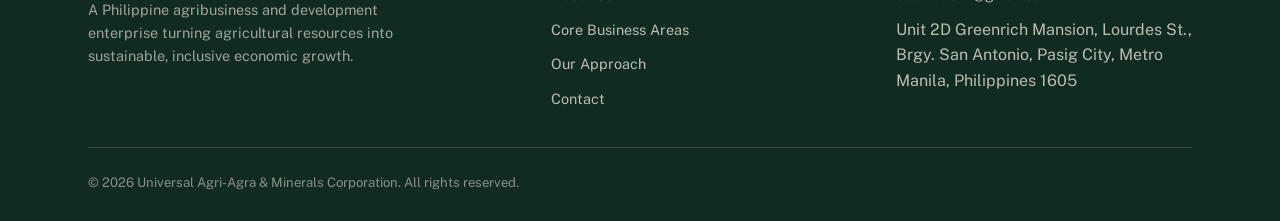
==== commit eb816052: "Add files via upload" ====
--- a/index.html
+++ b/index.html
@@ -26,9 +26,9 @@
         <li><a href="approach.html">Our Approach</a></li>
         <li><a href="contact.html">Contact</a></li>
         <li class="has-submenu">
-          <a href="sazgar.html">Corporate Partners</a>
+          <a href="#" aria-haspopup="true">Corporate Partners</a>
           <ul class="submenu">
-            <li><a href="sazgar.html">SAZGAR Philippines Inc.</a></li>
+            <li><a href="sazgar.html">SAZGAR Philippines, Inc.</a></li>
             <!-- Add future corporate partners as additional submenu items here. -->
           </ul>
         </li>
@@ -180,10 +180,10 @@
   <section class="partner-feature sazgar-feature">
     <div class="wrap partner-feature-grid">
       <div>
-        <span class="kicker">UAAMC Marketing Partner</span>
-        <img class="sazgar-logo" src="assets/sazgar-philippines-logo.png" alt="SAZGAR Philippines Inc. logo">
+        <span class="kicker">UAAMC Corporate Partner</span>
+        <img class="sazgar-logo" src="assets/sazgar-philippines-logo.png" alt="SAZGAR Philippines, Inc. logo">
         <h2>Mobility solutions for inclusive growth</h2>
-        <p>UAAMC is pleased to present <strong>SAZGAR Philippines Inc.</strong> as a marketing partner for practical three-wheeler mobility solutions, including passenger, utility, electric, customized, and specialized vehicles. This partner feature is presented and managed by UAAMC.</p>
+        <p>UAAMC is pleased to present <strong>SAZGAR Philippines, Inc.</strong> as a corporate partner for practical three-wheeler mobility solutions, including passenger, utility, electric, customized, and specialized vehicles. This partner feature is presented and managed by UAAMC.</p>
         <a href="sazgar.html" class="btn btn-primary">Explore SAZGAR</a>
       </div>
       <img src="assets/sazgar-cover.png" alt="SAZGAR three-wheeler product range">
--- a/styles.css
+++ b/styles.css
@@ -513,7 +513,7 @@
 
 
 /* =========================================================
-   SAZGAR Marketing Partner pages
+   SAZGAR Corporate Partner pages
    ========================================================= */
 .page-partner{
   --page-accent:#2374C6;
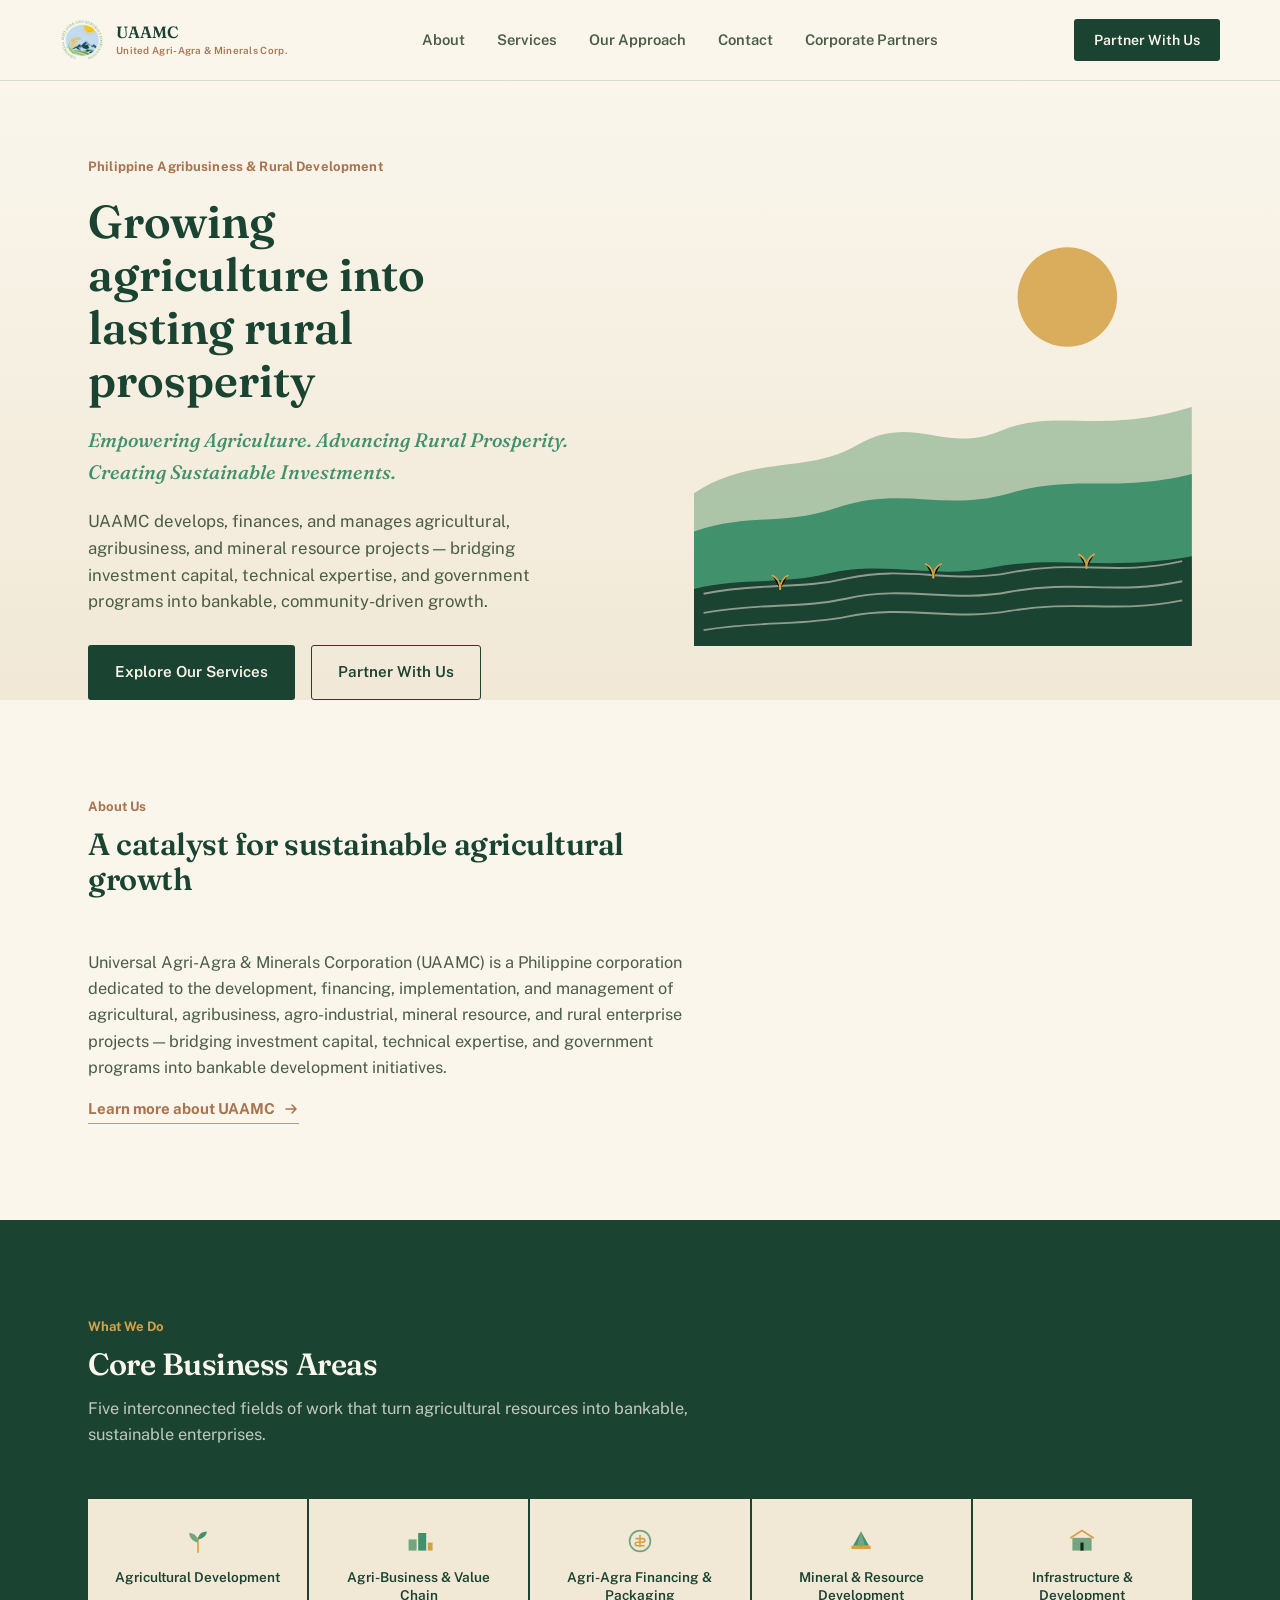
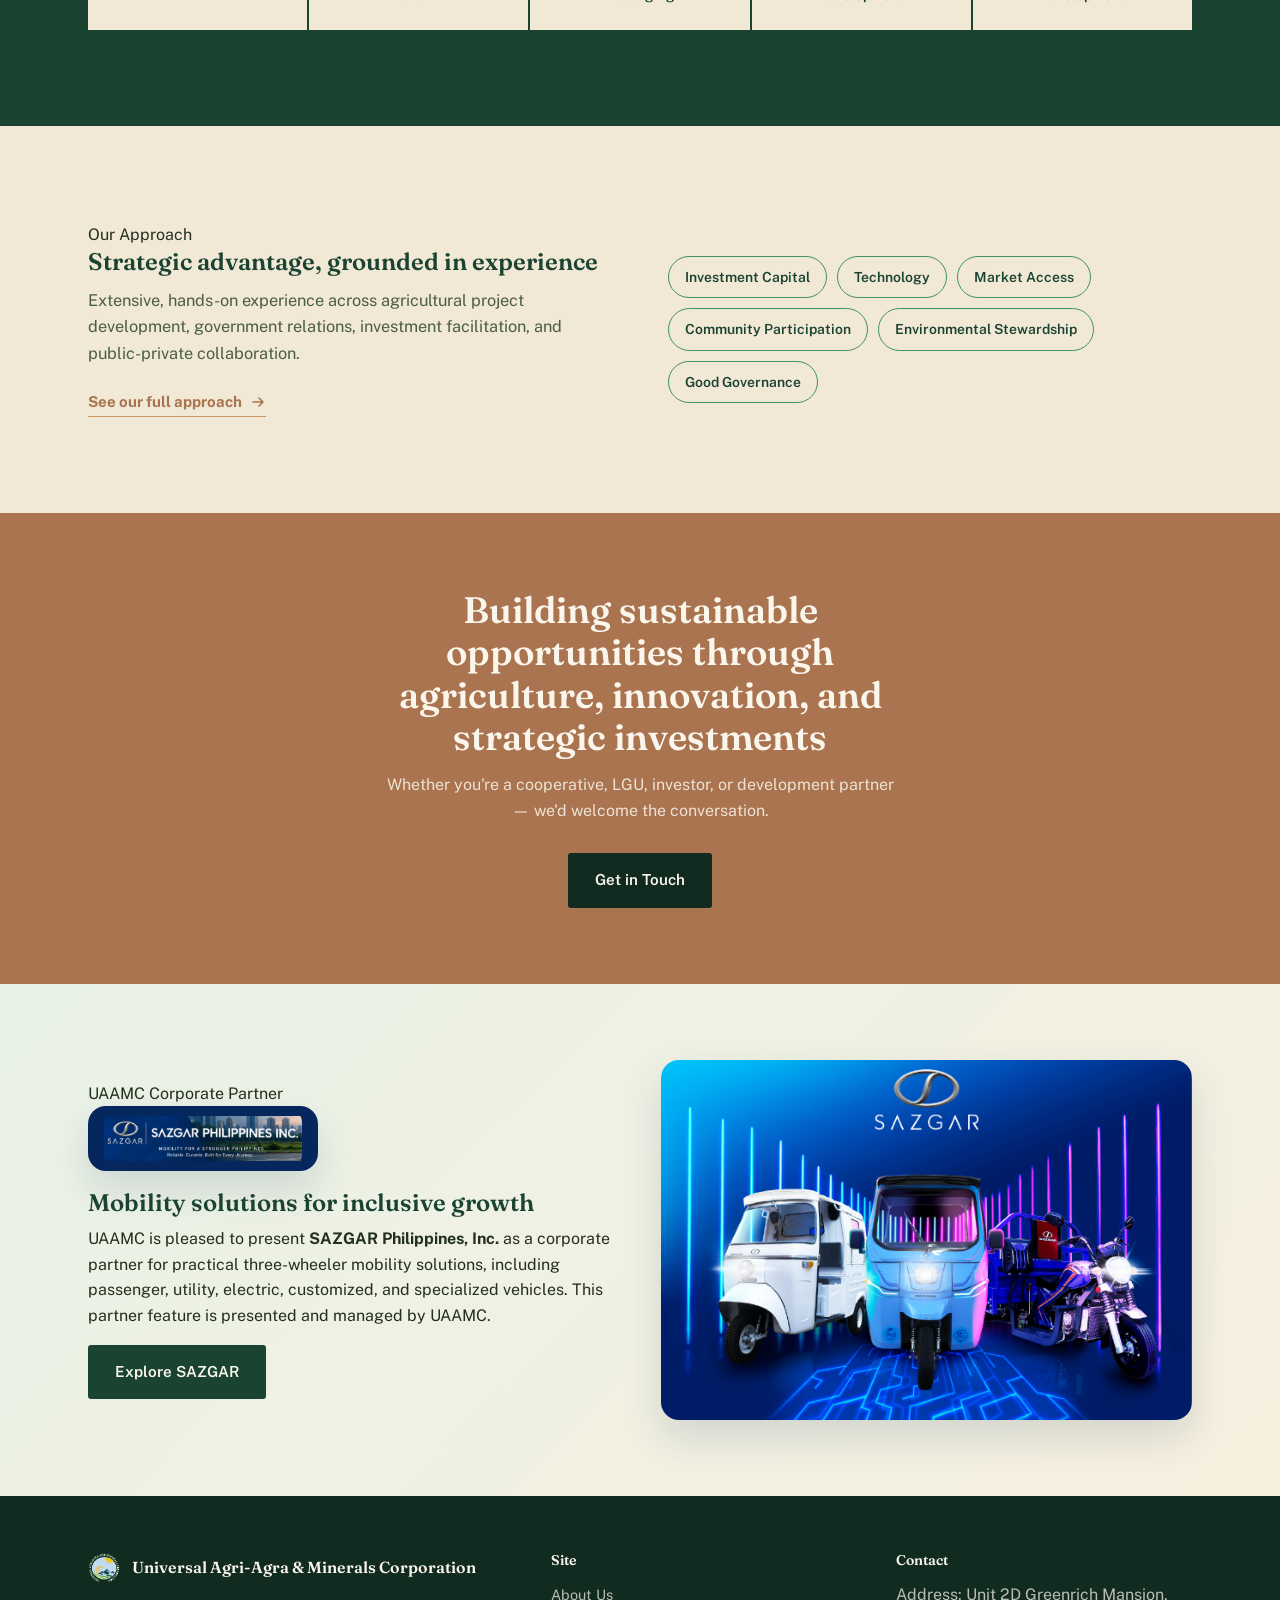
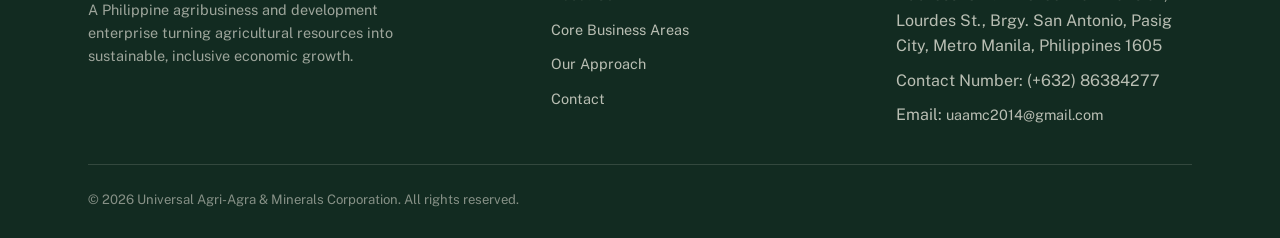
==== commit bc9ca3e3: "Add files via upload" ====
--- a/index.html
+++ b/index.html
@@ -214,8 +214,9 @@
       <div>
         <h4>Contact</h4>
         <ul>
-          <li><a href="mailto:uaamc2014@gmail.com">uaamc2014@gmail.com</a></li>
-          <li>Unit 2D Greenrich Mansion, Lourdes St., Brgy. San Antonio, Pasig City, Metro Manila, Philippines 1605</li>
+          <li>Address: Unit 2D Greenrich Mansion, Lourdes St., Brgy. San Antonio, Pasig City, Metro Manila, Philippines 1605</li>
+          <li>Contact Number: (+632) 86384277</li>
+          <li>Email: <a href="mailto:uaamc2014@gmail.com">uaamc2014@gmail.com</a></li>
         </ul>
       </div>
     </div>
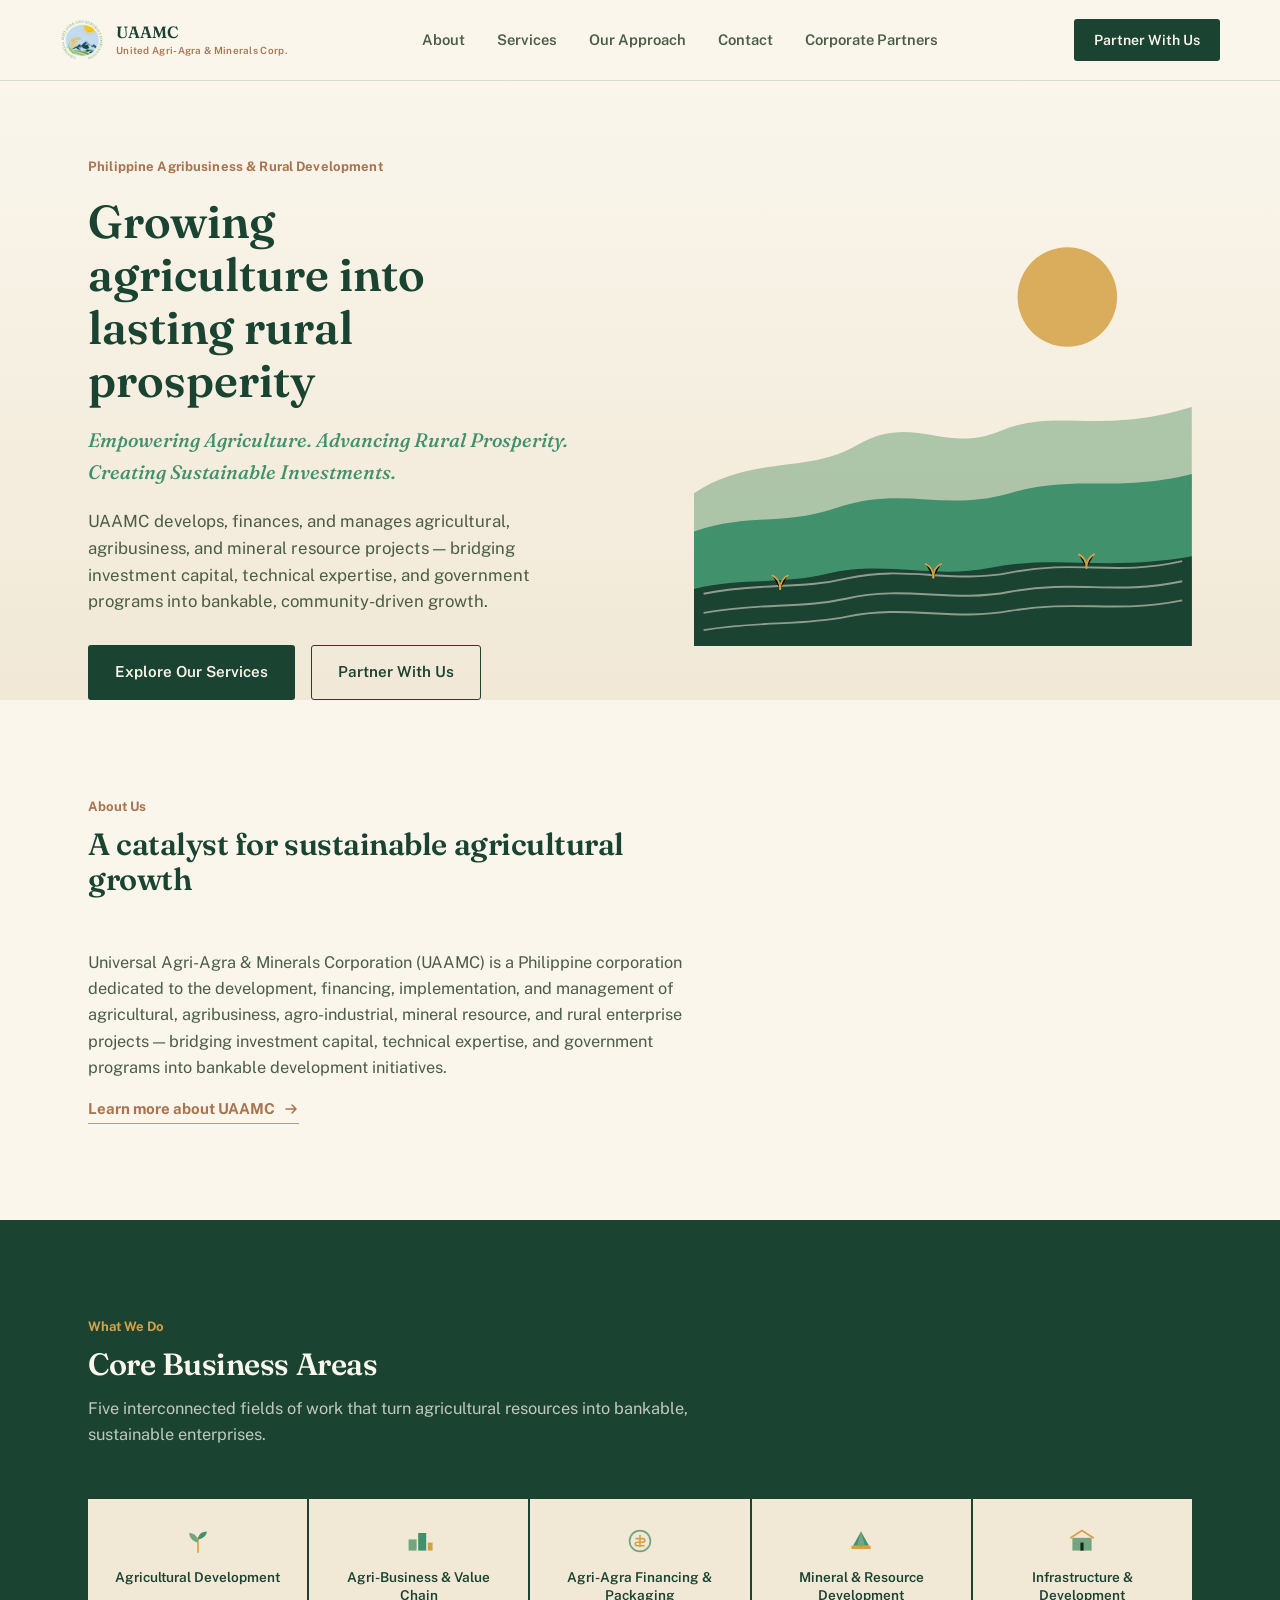
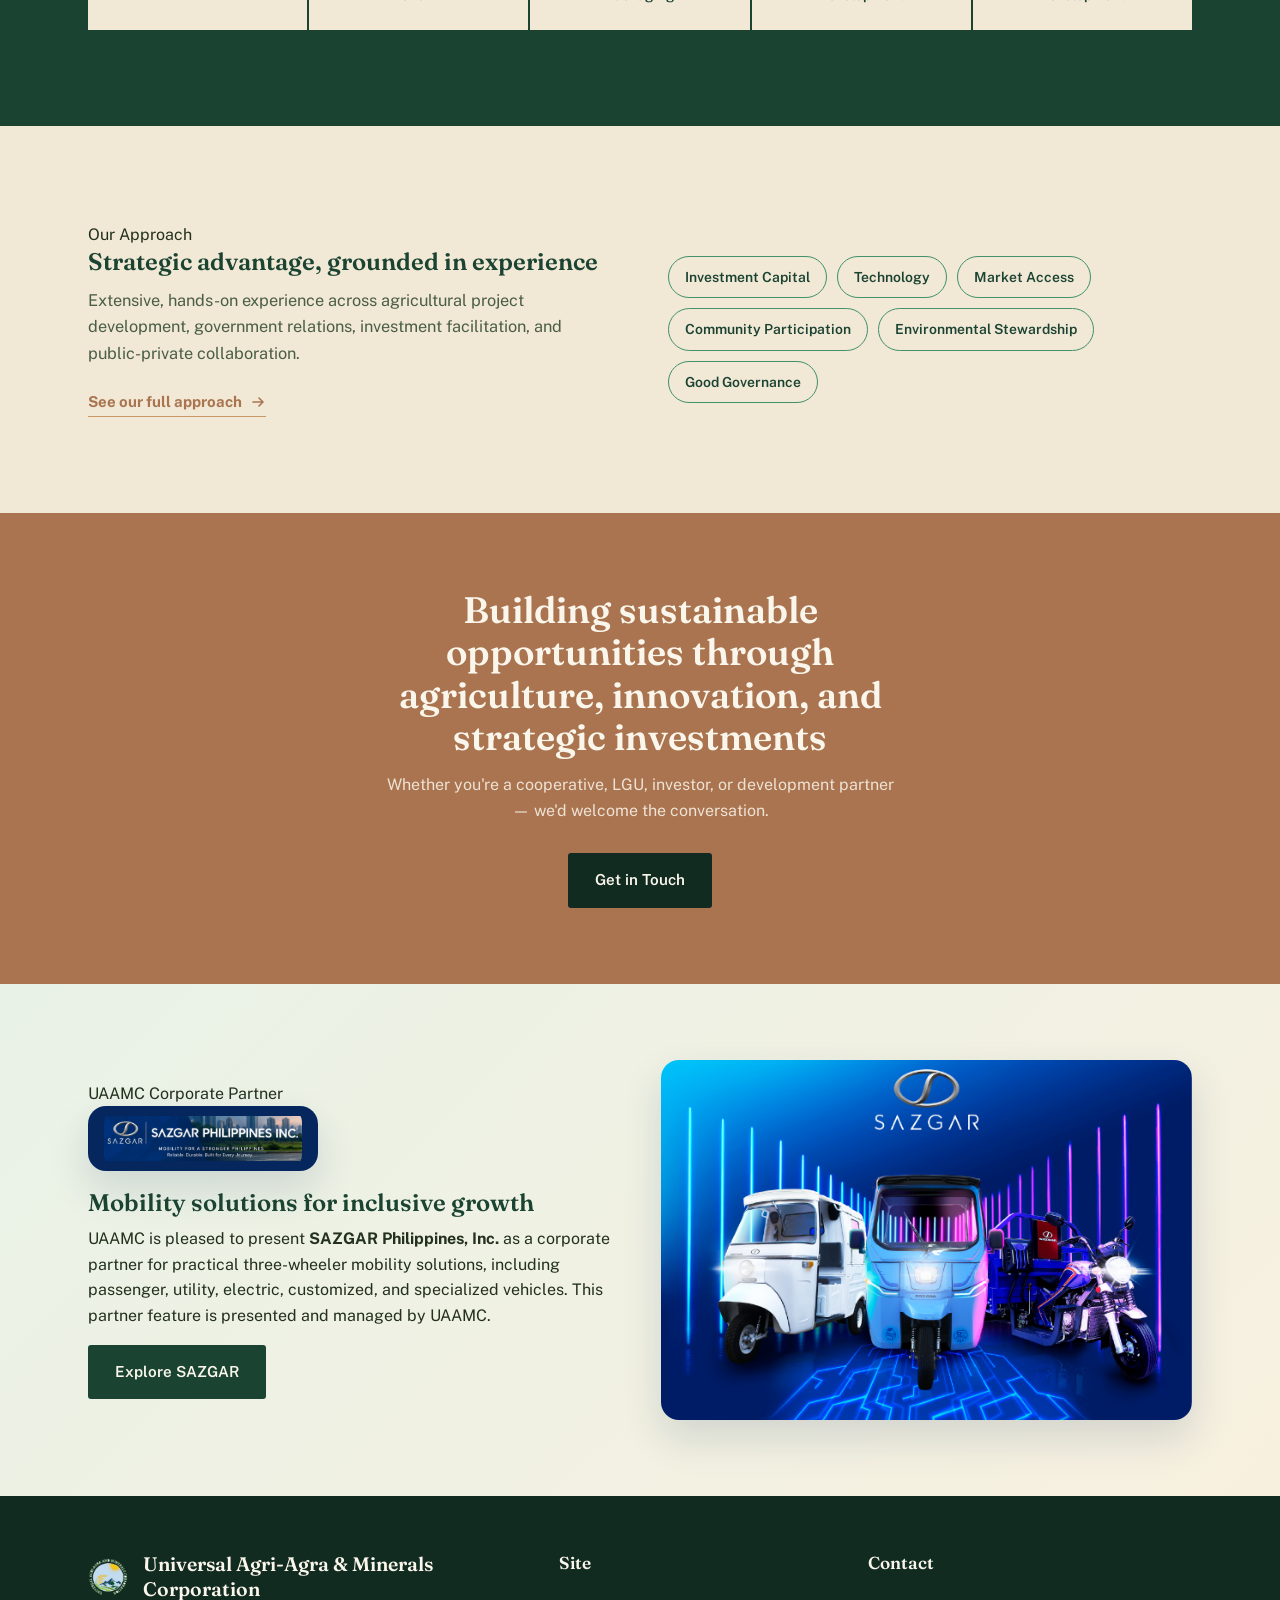
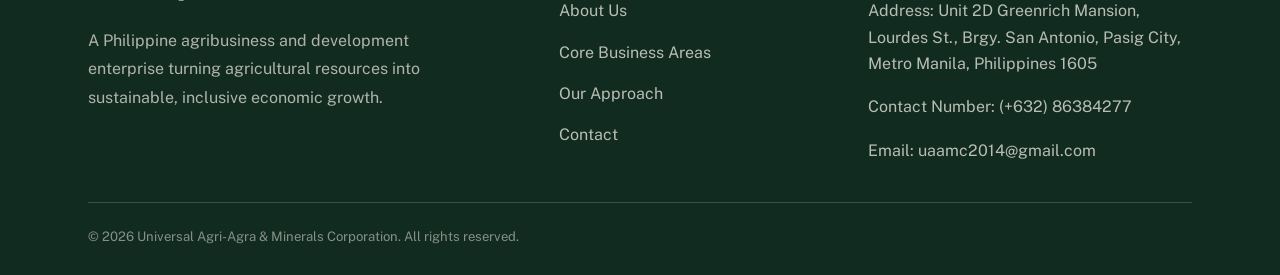
==== commit 3ec176d6: "Add files via upload" ====
--- a/index.html
+++ b/index.html
@@ -192,17 +192,20 @@
 
 </main>
 
-<footer>
+<footer class="site-footer">
   <div class="wrap">
     <div class="foot-grid">
-      <div>
+      <div class="footer-brand-column">
         <div class="foot-brand">
           <img class="brand-mark" src="assets/uaamc-logo.png" alt="UAAMC logo">
-          <span>Universal Agri-Agra & Minerals Corporation</span>
+          <span>Universal Agri-Agra &amp; Minerals Corporation</span>
         </div>
-        <p style="max-width:34ch; font-size:0.9rem; color:rgba(250,246,236,0.6);">A Philippine agribusiness and development enterprise turning agricultural resources into sustainable, inclusive economic growth.</p>
-      </div>
-      <div>
+        <p class="footer-description">
+          A Philippine agribusiness and development enterprise turning
+          agricultural resources into sustainable, inclusive economic growth.
+        </p>
+      </div>
+      <div class="footer-site-column">
         <h4>Site</h4>
         <ul>
           <li><a href="about.html">About Us</a></li>
@@ -211,11 +214,11 @@
           <li><a href="contact.html">Contact</a></li>
         </ul>
       </div>
-      <div>
+      <div class="footer-contact-column">
         <h4>Contact</h4>
-        <ul>
+        <ul class="footer-contact">
           <li>Address: Unit 2D Greenrich Mansion, Lourdes St., Brgy. San Antonio, Pasig City, Metro Manila, Philippines 1605</li>
-          <li>Contact Number: (+632) 86384277</li>
+          <li>Contact Number: <a href="tel:+63286384277">(+632) 86384277</a></li>
           <li>Email: <a href="mailto:uaamc2014@gmail.com">uaamc2014@gmail.com</a></li>
         </ul>
       </div>
--- a/styles.css
+++ b/styles.css
@@ -280,23 +280,20 @@
 .cta-band .btn-primary{background:var(--forest-deep);}
 .cta-band .btn-primary:hover{background:var(--forest);}
 
-footer{background:var(--forest-deep); color:rgba(250,246,236,0.72); padding:56px 0 28px 0;}
-.foot-grid{
-  display:grid; grid-template-columns:1.4fr 1fr 1fr; gap:48px; padding-bottom:36px;
-  border-bottom:1px solid rgba(250,246,236,0.14);
-}
-.foot-brand{display:flex; gap:12px; align-items:center; margin-bottom:14px;}
-.foot-brand .brand-mark{width:32px; height:32px;}
-.foot-brand span{font-family:'Fraunces',serif; color:var(--cream); font-weight:600;}
-footer h4{color:var(--cream); font-size:0.88rem; margin-bottom:14px; text-transform:none;}
-footer ul{list-style:none; display:flex; flex-direction:column; gap:9px;}
-footer a{text-decoration:none; color:rgba(250,246,236,0.72); font-size:0.9rem;}
-footer a:hover{color:var(--gold);}
-.foot-bottom{
-  display:flex; justify-content:space-between; flex-wrap:wrap; gap:12px;
-  padding-top:24px; font-size:0.82rem; color:rgba(250,246,236,0.5);
-}
-
+/* ---------- Footer ---------- */
+.site-footer{background:var(--forest-deep);color:rgba(250,246,236,.72);padding:56px 0 28px;}
+.site-footer .foot-grid{display:grid;grid-template-columns:1.45fr .85fr 1.2fr;gap:80px;padding-bottom:38px;border-bottom:1px solid rgba(250,246,236,.18);align-items:start;}
+.site-footer .foot-brand{display:flex;align-items:center;gap:15px;margin-bottom:24px;}
+.site-footer .foot-brand .brand-mark{width:40px;height:40px;flex-shrink:0;}
+.site-footer .foot-brand span{color:var(--cream);font-family:'Fraunces',serif;font-size:1.22rem;font-weight:600;line-height:1.3;}
+.site-footer .footer-description{max-width:390px;margin:0;color:rgba(250,246,236,.68);font-family:'Public Sans',sans-serif;font-size:1rem;line-height:1.8;}
+.site-footer h4{color:var(--cream);font-family:'Fraunces',serif;font-size:1.08rem;font-weight:600;line-height:1.3;margin:0 0 24px;}
+.site-footer ul{list-style:none;display:flex;flex-direction:column;gap:15px;margin:0;padding:0;}
+.site-footer .footer-site-column a,.site-footer .footer-contact,.site-footer .footer-contact a{color:rgba(250,246,236,.72);font-family:'Public Sans',sans-serif;font-size:1rem;font-weight:400;line-height:1.65;text-decoration:none;}
+.site-footer .footer-site-column a:hover,.site-footer .footer-contact a:hover{color:var(--gold);}
+.site-footer .footer-contact{gap:17px;}
+.site-footer .footer-contact li{overflow-wrap:anywhere;}
+.site-footer .foot-bottom{display:flex;justify-content:space-between;flex-wrap:wrap;gap:12px;padding-top:24px;font-family:'Public Sans',sans-serif;font-size:.82rem;line-height:1.5;color:rgba(250,246,236,.5);}
 /* ---------- Responsive ---------- */
 @media (max-width:900px){
   .hero .wrap{grid-template-columns:1fr; gap:36px;}
@@ -632,3 +629,7 @@
   }
   header nav.is-open .submenu a{padding:9px 0; white-space:normal;}
 }
+
+/* ---------- Footer responsive refinements ---------- */
+@media (max-width:900px){.site-footer .foot-grid{grid-template-columns:1fr 1fr;gap:42px}.site-footer .footer-brand-column{grid-column:1 / -1}.site-footer .footer-description{max-width:600px}}
+@media (max-width:560px){.site-footer{padding:42px 0 24px}.site-footer .foot-grid{grid-template-columns:1fr;gap:34px}.site-footer .footer-brand-column{grid-column:auto}.site-footer .foot-brand{align-items:flex-start;gap:12px}.site-footer .foot-brand .brand-mark{width:36px;height:36px}.site-footer .foot-brand span{font-size:1.05rem}.site-footer .footer-description,.site-footer .footer-site-column a,.site-footer .footer-contact,.site-footer .footer-contact a{font-size:.95rem}}
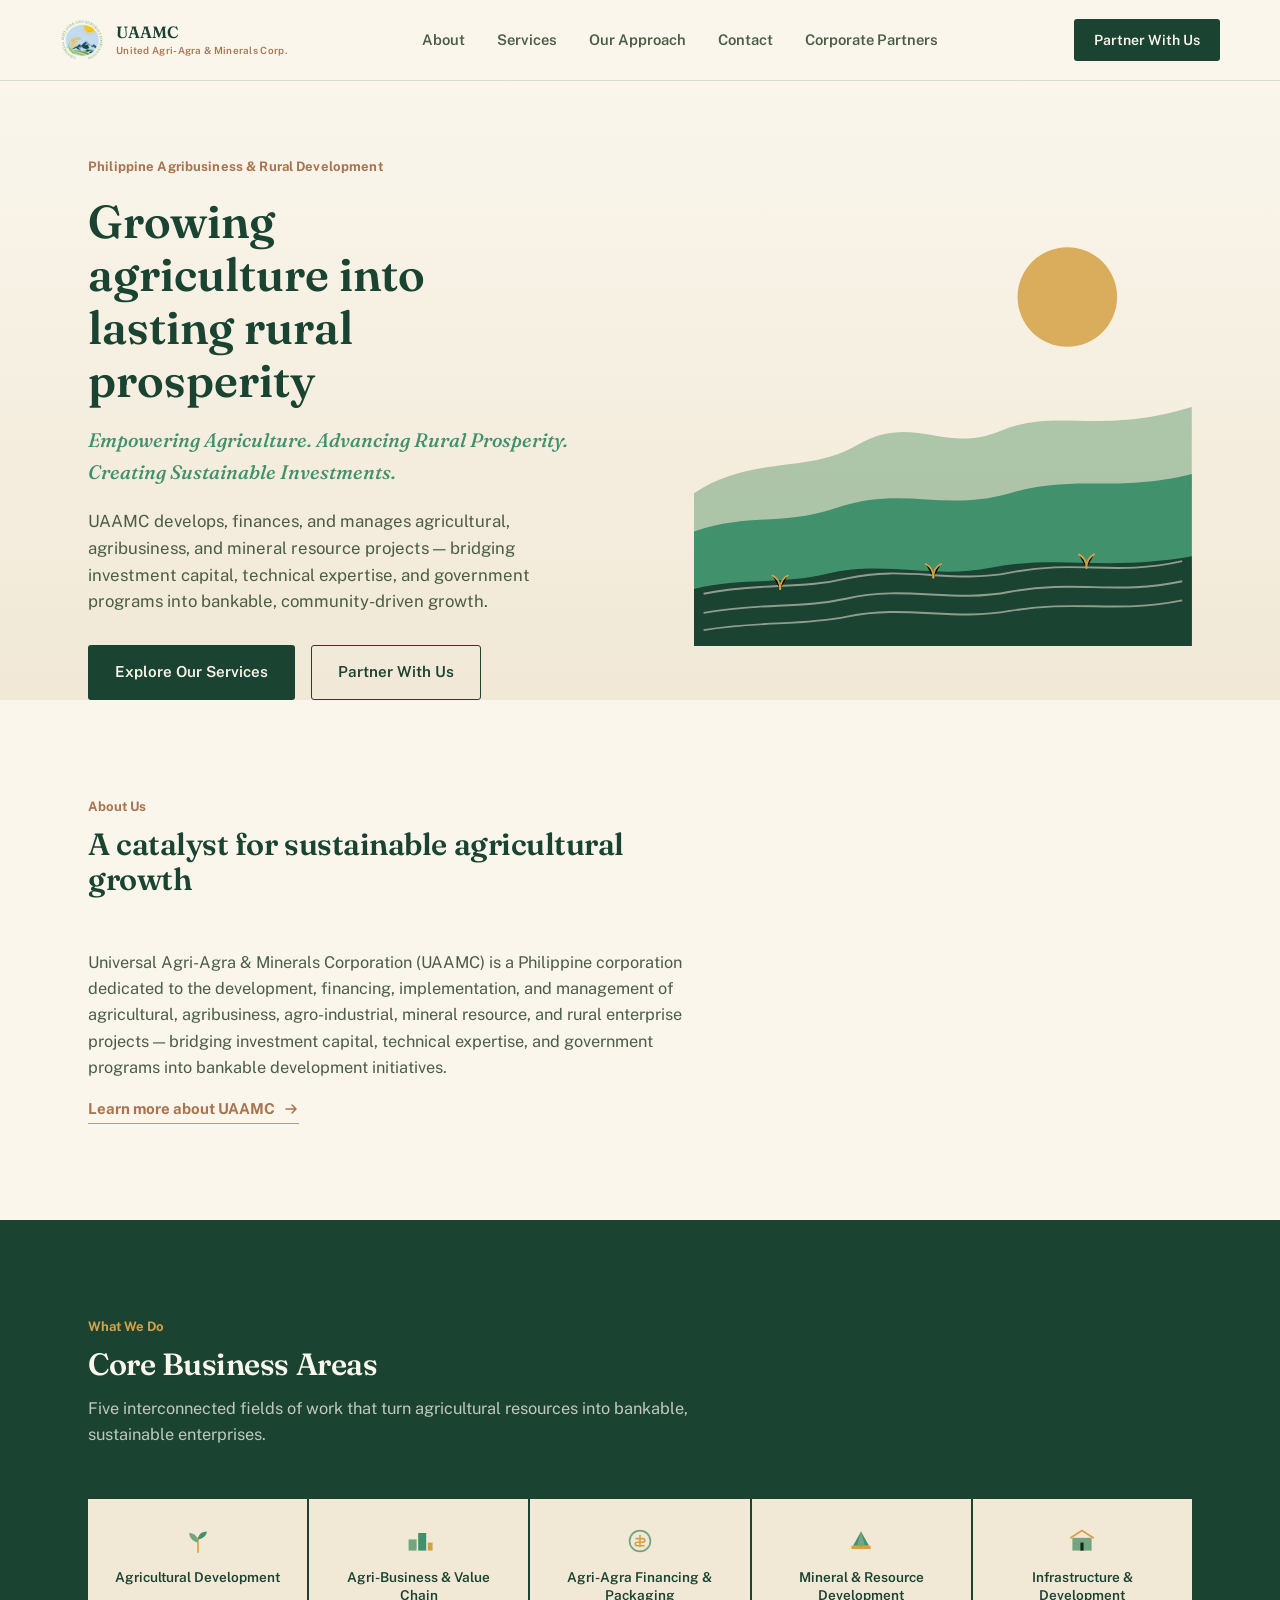
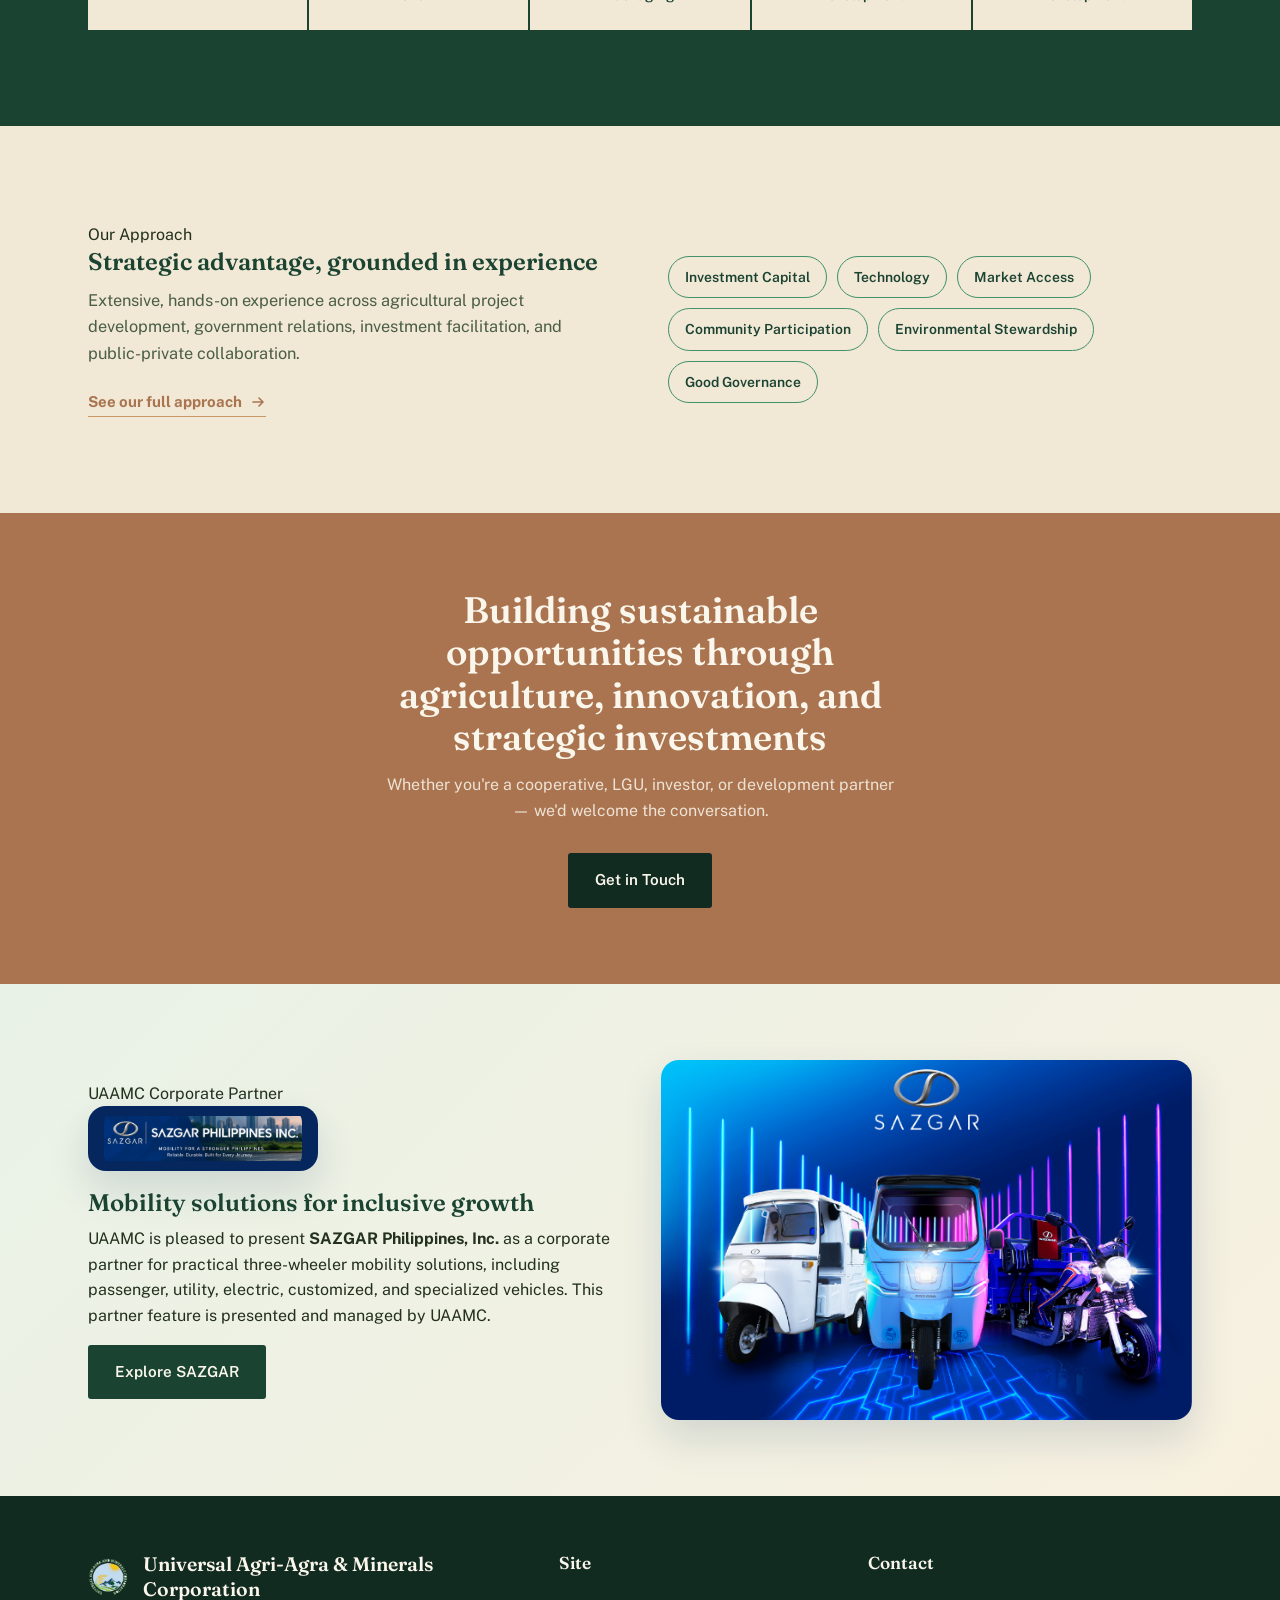
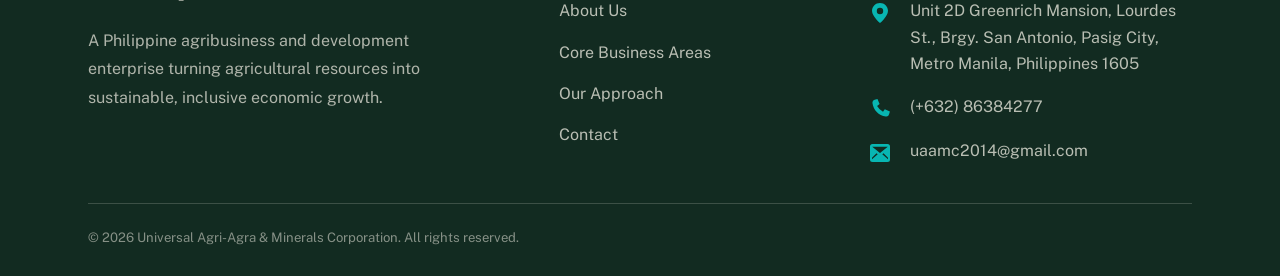
==== commit aa730e78: "Add files via upload" ====
--- a/index.html
+++ b/index.html
@@ -205,6 +205,7 @@
           agricultural resources into sustainable, inclusive economic growth.
         </p>
       </div>
+
       <div class="footer-site-column">
         <h4>Site</h4>
         <ul>
@@ -214,12 +215,28 @@
           <li><a href="contact.html">Contact</a></li>
         </ul>
       </div>
+
       <div class="footer-contact-column">
         <h4>Contact</h4>
         <ul class="footer-contact">
-          <li>Address: Unit 2D Greenrich Mansion, Lourdes St., Brgy. San Antonio, Pasig City, Metro Manila, Philippines 1605</li>
-          <li>Contact Number: <a href="tel:+63286384277">(+632) 86384277</a></li>
-          <li>Email: <a href="mailto:uaamc2014@gmail.com">uaamc2014@gmail.com</a></li>
+          <li>
+            <span class="contact-icon" aria-hidden="true">
+              <svg viewBox="0 0 24 24" focusable="false"><path d="M12 2C7.6 2 4 5.5 4 9.7c0 5.6 8 12.3 8 12.3s8-6.7 8-12.3C20 5.5 16.4 2 12 2zm0 11.2a3.2 3.2 0 1 1 0-6.4 3.2 3.2 0 0 1 0 6.4z"/></svg>
+            </span>
+            <span>Unit 2D Greenrich Mansion, Lourdes St., Brgy. San Antonio, Pasig City, Metro Manila, Philippines 1605</span>
+          </li>
+          <li>
+            <span class="contact-icon" aria-hidden="true">
+              <svg viewBox="0 0 24 24" focusable="false"><path d="M6.6 2.8 9.5 2l2.1 5.1-2.5 1.8a16.7 16.7 0 0 0 5.9 5.9l1.8-2.5 5.1 2.1-.8 2.9a3 3 0 0 1-3.3 2.2C10.5 18.5 5.5 13.5 4.4 5.8a3 3 0 0 1 2.2-3z"/></svg>
+            </span>
+            <a href="tel:+63286384277">(+632) 86384277</a>
+          </li>
+          <li>
+            <span class="contact-icon" aria-hidden="true">
+              <svg viewBox="0 0 24 24" focusable="false"><path d="M2 5.5A2.5 2.5 0 0 1 4.5 3h15A2.5 2.5 0 0 1 22 5.5v13a2.5 2.5 0 0 1-2.5 2.5h-15A2.5 2.5 0 0 1 2 18.5v-13zm2.2.2L12 12l7.8-6.3H4.2zM4 18.2l5.7-5-1.2-1L4 16.8v1.4zm16 0v-1.4l-4.5-4.6-1.2 1 5.7 5z"/></svg>
+            </span>
+            <a href="mailto:uaamc2014@gmail.com">uaamc2014@gmail.com</a>
+          </li>
         </ul>
       </div>
     </div>
--- a/styles.css
+++ b/styles.css
@@ -633,3 +633,9 @@
 /* ---------- Footer responsive refinements ---------- */
 @media (max-width:900px){.site-footer .foot-grid{grid-template-columns:1fr 1fr;gap:42px}.site-footer .footer-brand-column{grid-column:1 / -1}.site-footer .footer-description{max-width:600px}}
 @media (max-width:560px){.site-footer{padding:42px 0 24px}.site-footer .foot-grid{grid-template-columns:1fr;gap:34px}.site-footer .footer-brand-column{grid-column:auto}.site-footer .foot-brand{align-items:flex-start;gap:12px}.site-footer .foot-brand .brand-mark{width:36px;height:36px}.site-footer .foot-brand span{font-size:1.05rem}.site-footer .footer-description,.site-footer .footer-site-column a,.site-footer .footer-contact,.site-footer .footer-contact a{font-size:.95rem}}
+
+/* Contact icons */
+.site-footer .footer-contact li{display:flex;align-items:flex-start;gap:18px;}
+.site-footer .contact-icon{display:inline-flex;align-items:center;justify-content:center;flex:0 0 24px;width:24px;height:24px;margin-top:3px;color:#08b6b2;}
+.site-footer .contact-icon svg{width:24px;height:24px;fill:currentColor;}
+.site-footer .footer-contact li > span:last-child,.site-footer .footer-contact li > a{min-width:0;}
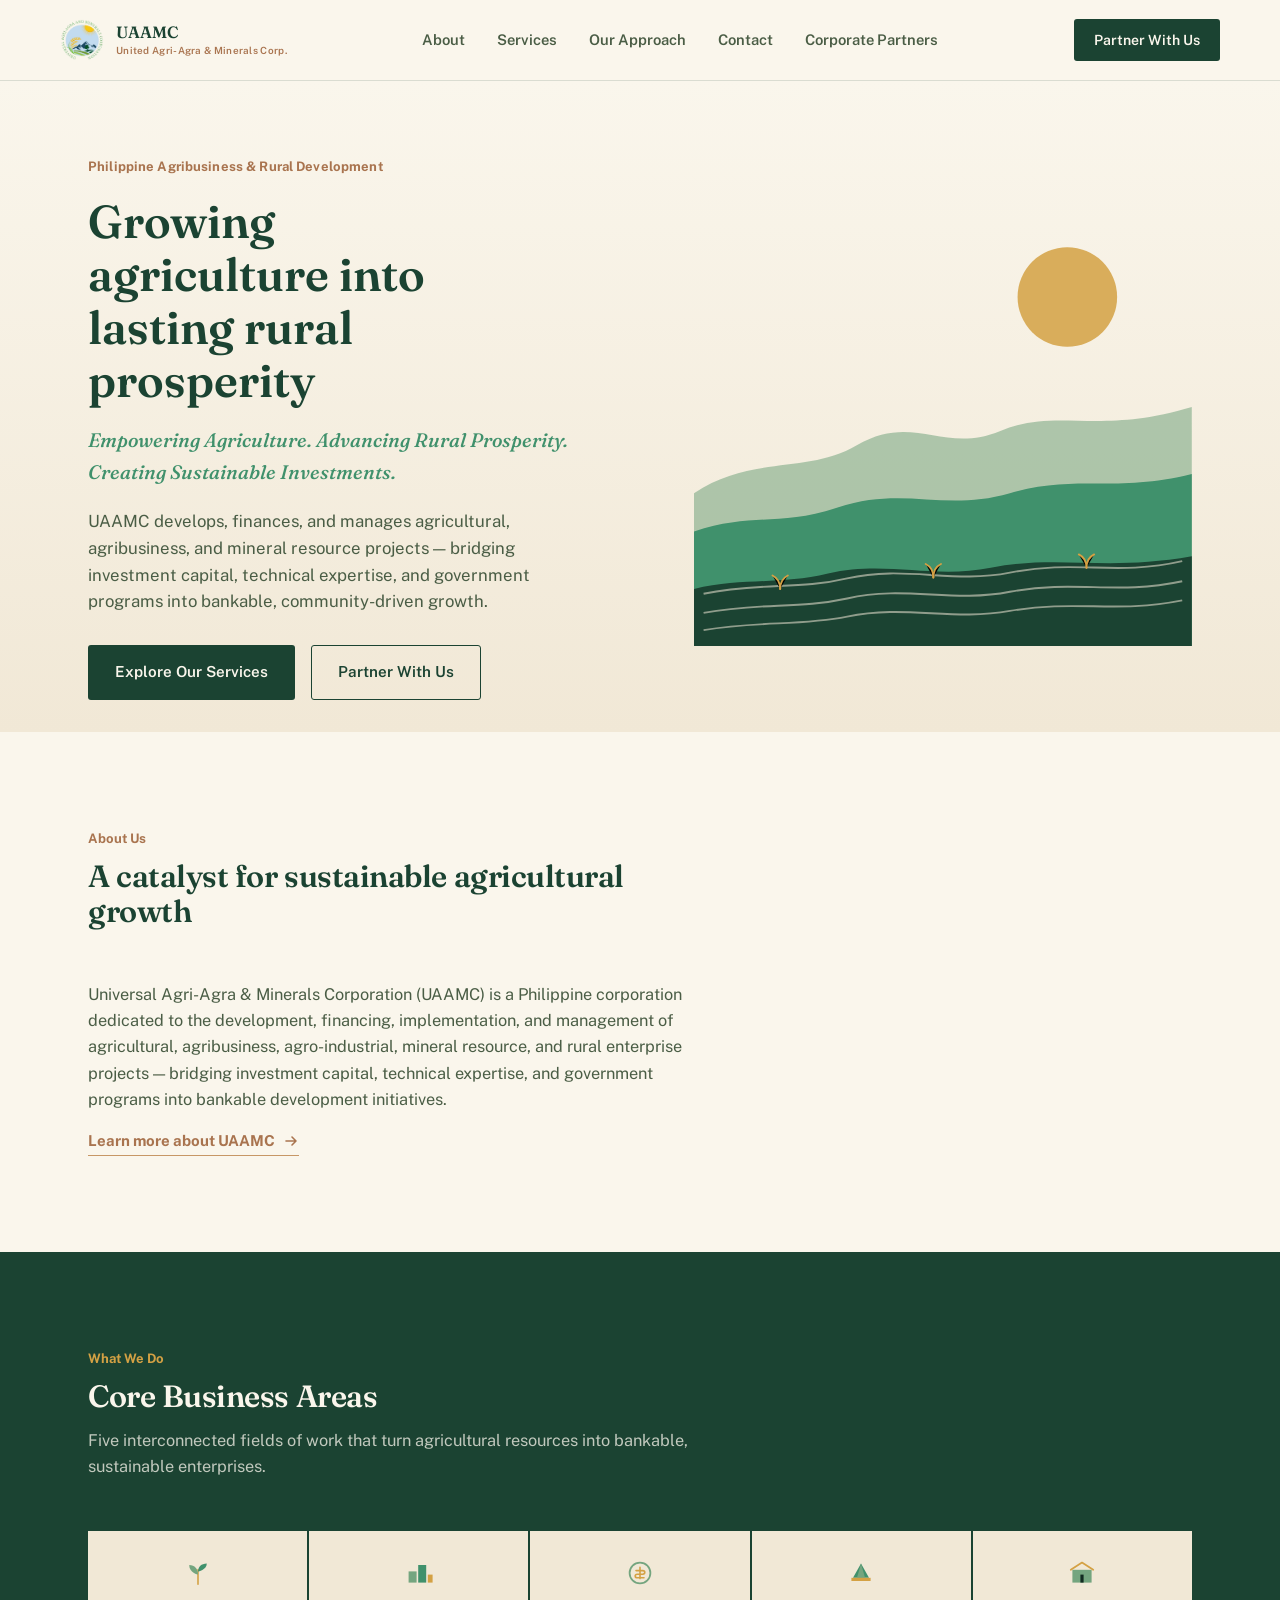
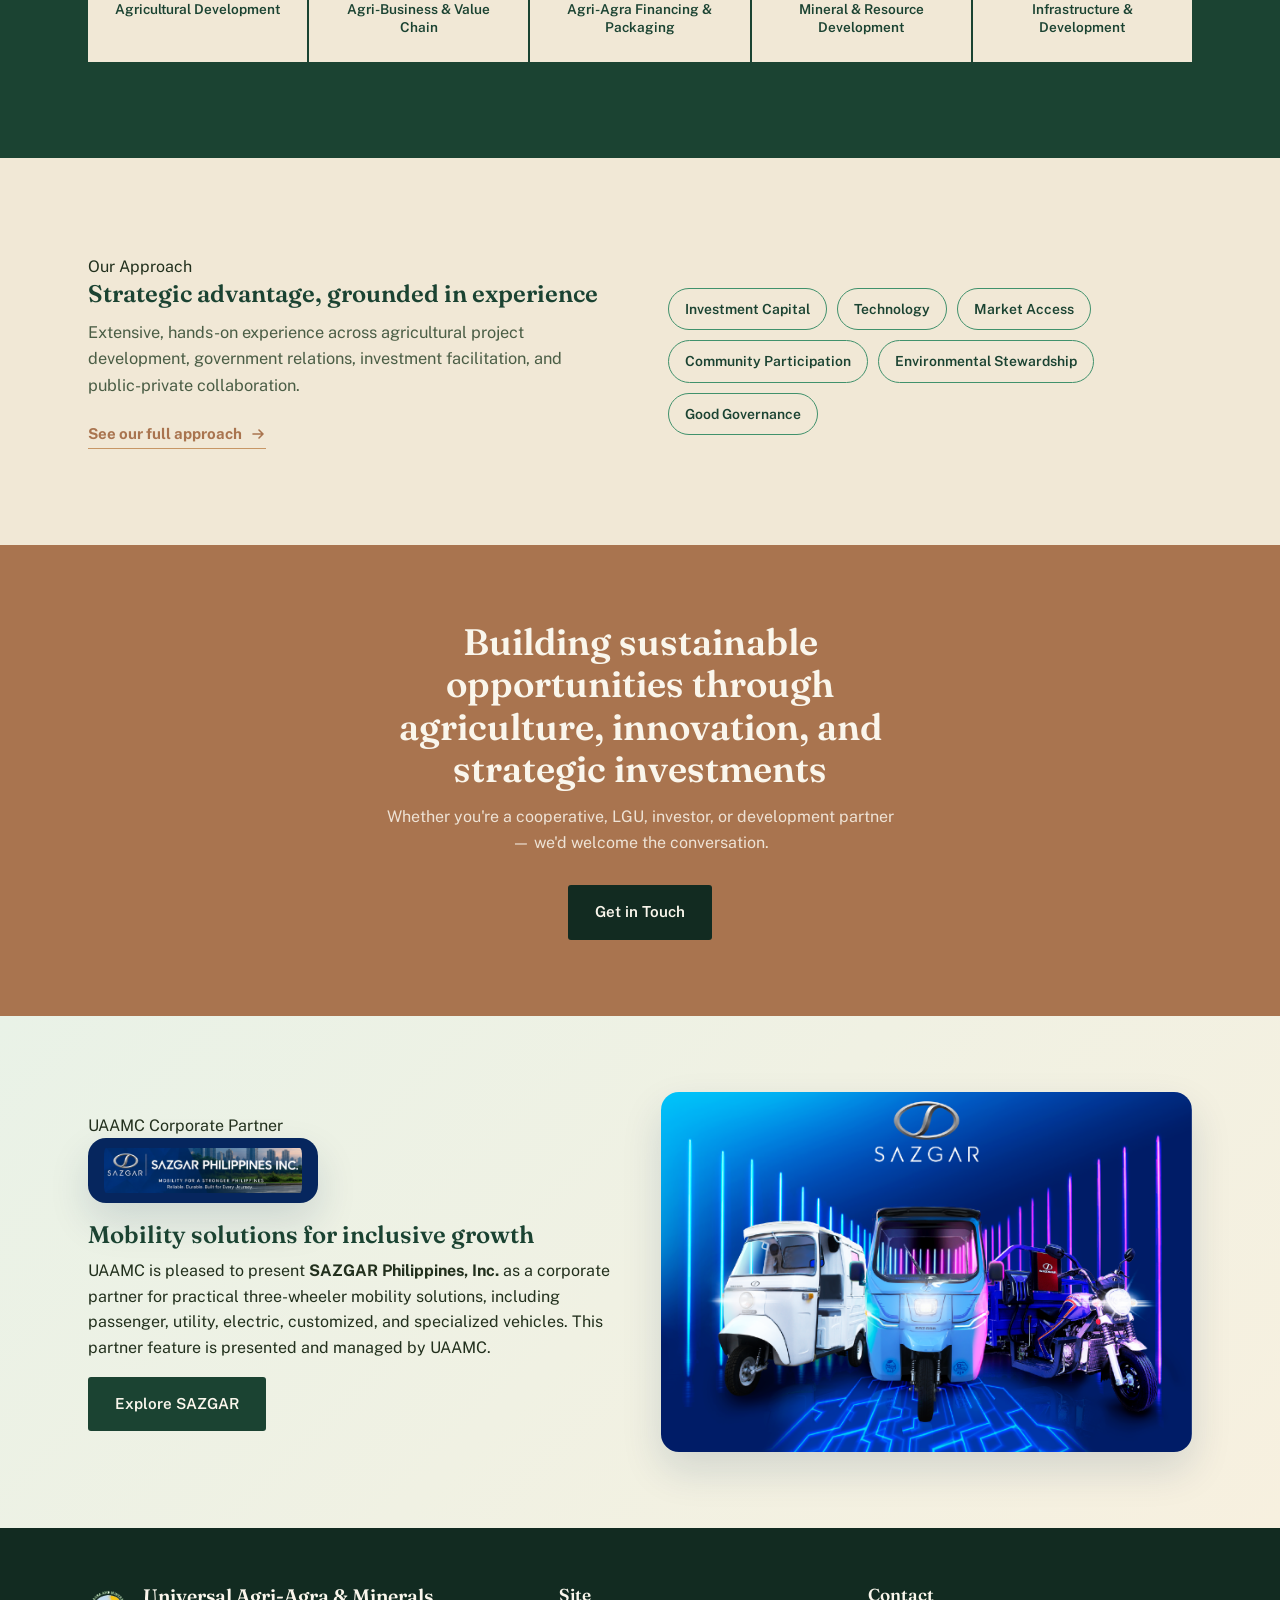
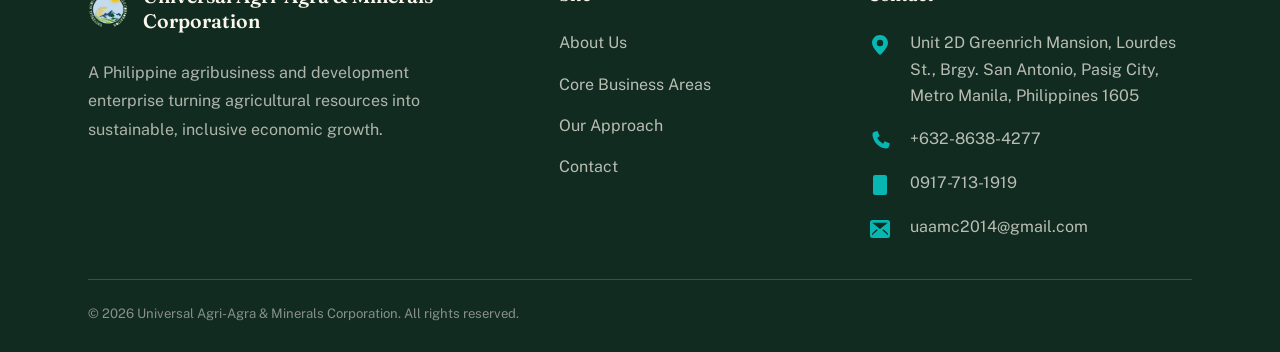
==== commit 48f00732: "Add files via upload" ====
--- a/index.html
+++ b/index.html
@@ -229,7 +229,13 @@
             <span class="contact-icon" aria-hidden="true">
               <svg viewBox="0 0 24 24" focusable="false"><path d="M6.6 2.8 9.5 2l2.1 5.1-2.5 1.8a16.7 16.7 0 0 0 5.9 5.9l1.8-2.5 5.1 2.1-.8 2.9a3 3 0 0 1-3.3 2.2C10.5 18.5 5.5 13.5 4.4 5.8a3 3 0 0 1 2.2-3z"/></svg>
             </span>
-            <a href="tel:+63286384277">(+632) 86384277</a>
+            <a href="tel:+63286384277">+632-8638-4277</a>
+          </li>
+          <li>
+            <span class="contact-icon" aria-hidden="true">
+              <svg viewBox="0 0 24 24" focusable="false"><path d="M7 2h10a2 2 0 0 1 2 2v16a2 2 0 0 1-2 2H7a2 2 0 0 1-2-2V4a2 2 0 0 1 2-2zm5 17h.01"/></svg>
+            </span>
+            <a href="tel:+639177131919">0917-713-1919</a>
           </li>
           <li>
             <span class="contact-icon" aria-hidden="true">
--- a/styles.css
+++ b/styles.css
@@ -93,8 +93,9 @@
 .menu-btn span{display:block; width:24px; height:2px; background:var(--forest); margin:5px 0;}
 
 /* ---------- Hero (home page) ---------- */
+/* Extra bottom spacing keeps the CTA buttons clear of the next section boundary. */
 .hero{
-  padding:72px 0 0 0;
+  padding:72px 0 32px 0;
   background:linear-gradient(180deg, var(--cream) 0%, var(--cream-alt) 100%);
   overflow:hidden;
 }
@@ -297,7 +298,7 @@
 /* ---------- Responsive ---------- */
 @media (max-width:900px){
   .hero .wrap{grid-template-columns:1fr; gap:36px;}
-  .hero{padding-top:48px;}
+  .hero{padding-top:48px; padding-bottom:32px;}
   .hero-art{order:-1; max-width:420px; margin:0 auto;}
   .about-grid, .phil-grid, .contact-grid, .approach-teaser-grid{grid-template-columns:1fr; gap:40px;}
   .service-grid{grid-template-columns:repeat(2,1fr);}
@@ -639,3 +640,9 @@
 .site-footer .contact-icon{display:inline-flex;align-items:center;justify-content:center;flex:0 0 24px;width:24px;height:24px;margin-top:3px;color:#08b6b2;}
 .site-footer .contact-icon svg{width:24px;height:24px;fill:currentColor;}
 .site-footer .footer-contact li > span:last-child,.site-footer .footer-contact li > a{min-width:0;}
+
+/* Contact page icon-only rows */
+.page-contact .contact-row div p { margin:0; }
+.page-contact .contact-row div p + p { margin-top:6px; }
+.page-contact .contact-row a { color:inherit; text-decoration:none; }
+.page-contact .contact-row a:hover { color:var(--forest); text-decoration:underline; }
